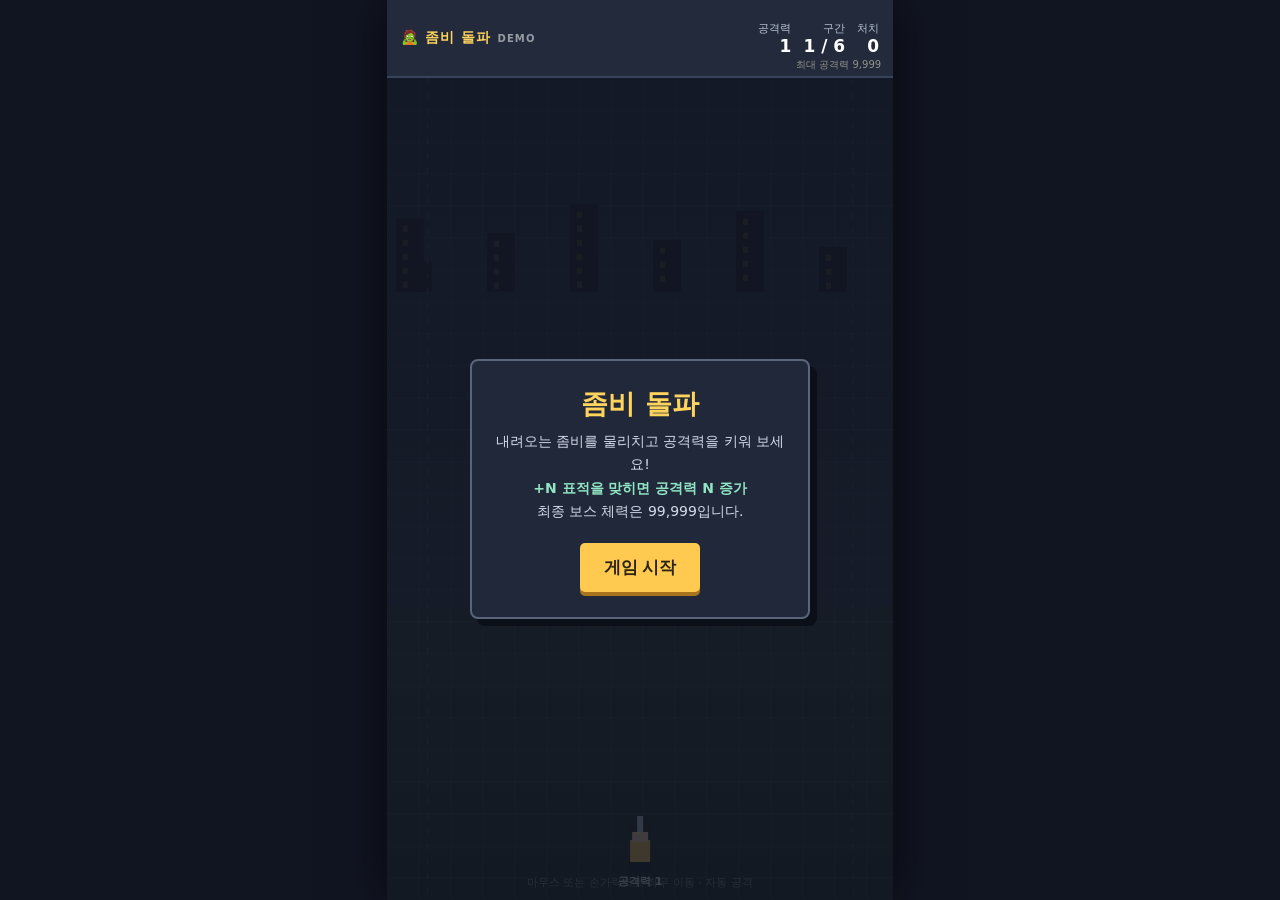
==== index.html @ 70b771c3 "Create zombie breakthrough browser game demo" ====
<!doctype html>
<html lang="ko">
<head>
<meta charset="utf-8">
<meta name="viewport" content="width=device-width, initial-scale=1, maximum-scale=1, user-scalable=no, viewport-fit=cover">
<meta name="theme-color" content="#111522">
<title>좀비 돌파 - 데모</title>
<style>
*{box-sizing:border-box}html,body{margin:0;width:100%;height:100%;overflow:hidden;background:#111522;color:#f5f4e9;font-family:system-ui,-apple-system,"Malgun Gothic",sans-serif;touch-action:none;user-select:none}body{display:grid;place-items:center}.shell{height:100dvh;width:min(100vw,56.25dvh);max-width:520px;position:relative;background:#171d2b;overflow:hidden;box-shadow:0 0 50px #0009}.top{height:78px;padding:10px 14px;display:flex;justify-content:space-between;align-items:center;background:#222a3b;border-bottom:2px solid #39445a;z-index:2;position:relative}.brand{font-size:14px;font-weight:900;letter-spacing:.08em;color:#ffd45d}.stats{display:flex;gap:12px;text-align:right;font-size:11px;color:#bac4d6}.stats b{display:block;color:white;font-size:17px}.stage{position:absolute;inset:78px 0 0}.stage canvas{width:100%;height:100%;display:block}.hint{position:absolute;bottom:10px;left:0;right:0;text-align:center;color:#cbd3df88;font-size:11px;pointer-events:none}.overlay{position:absolute;inset:78px 0 0;display:grid;place-items:center;background:#101522c9;z-index:3;padding:24px;text-align:center}.panel{width:100%;max-width:340px;padding:25px 20px;border:2px solid #5b657a;background:#20283a;box-shadow:7px 7px 0 #0b0f18;border-radius:8px}.panel h1{font-size:27px;margin:0 0 8px;color:#ffd45d}.panel p{font-size:14px;line-height:1.65;color:#d5dbea;margin:8px 0 20px}.panel button{border:0;background:#ffca4f;color:#2b2414;padding:13px 24px;font-size:17px;font-weight:900;border-radius:5px;box-shadow:0 4px 0 #a8741e;cursor:pointer}.panel button:active{transform:translateY(3px);box-shadow:0 1px 0 #a8741e}.hidden{display:none!important}.tag{color:#91e5c3;font-weight:800}.foot{position:absolute;top:58px;right:12px;color:#f6f0cf88;font-size:10px;z-index:2}
</style>
</head>
<body>
<main class="shell" id="shell">
 <header class="top"><div class="brand">🧟 좀비 돌파 <span style="color:#fff8;font-size:10px">DEMO</span></div><div class="stats"><div>공격력<b id="power">1</b></div><div>구간<b id="wave">1 / 6</b></div><div>처치<b id="kills">0</b></div></div></header>
 <div class="foot">최대 공격력 9,999</div>
 <div class="stage"><canvas id="game"></canvas><div class="hint" id="hint">마우스 또는 손가락으로 좌우 이동 · 자동 공격</div></div>
 <section class="overlay" id="overlay"><div class="panel"><h1 id="title">좀비 돌파</h1><p id="message">내려오는 좀비를 물리치고 공격력을 키워 보세요!<br><span class="tag">+N 표적을 맞히면 공격력 N 증가</span><br>최종 보스 체력은 99,999입니다.</p><button id="start">게임 시작</button></div></section>
</main>
<script>
(()=>{
const canvas=document.querySelector('#game'),ctx=canvas.getContext('2d'),shell=document.querySelector('#shell');
const $=s=>document.querySelector(s);let W=400,H=650,dpr=1,state='title',playerX=.5,power=1,kills=0,wave=1,bossIndex=0,frame=0,spawnTick=0,shotTick=0,enemyTick=0,items=[],bullets=[],particles=[],boss=null,invuln=0,shake=0;
const bossHP=[300,650,1050,2000,3500,99999],bossNames=['폐허의 덩치','갑옷 좀비','변이체','저주받은 기사','거대 좀비','최종 보스'];
function resize(){let r=canvas.getBoundingClientRect();dpr=Math.min(devicePixelRatio||1,2);W=r.width;H=r.height;canvas.width=Math.round(W*dpr);canvas.height=Math.round(H*dpr);ctx.setTransform(dpr,0,0,dpr,0,0)}new ResizeObserver(resize).observe(canvas);resize();
function reset(){state='play';playerX=.5;power=1;kills=0;wave=1;bossIndex=0;frame=0;spawnTick=0;shotTick=0;enemyTick=0;items=[];bullets=[];particles=[];boss=null;invuln=0;$('#wave').textContent='1 / 6';$('#kills').textContent='0';$('#overlay').classList.add('hidden');$('#hint').textContent='마우스 또는 손가락으로 좌우 이동 · 자동 공격'}
function pointer(e){if(state!=='play')return;let r=canvas.getBoundingClientRect();playerX=Math.max(.09,Math.min(.91,(e.clientX-r.left)/r.width))}canvas.addEventListener('pointerdown',e=>{canvas.setPointerCapture(e.pointerId);pointer(e)});canvas.addEventListener('pointermove',pointer);
$('#start').onclick=reset;
function addPower(n,x,y){let old=power;power=Math.min(9999,power+n);burst(x,y,'+'+(power-old),'#76efb1');}
function burst(x,y,t,c){particles.push({x,y,life:50,text:t,color:c,vy:-.65})}
function spawnEnemy(){let thresholds=[8,20,35,52,70,90];if(bossIndex<6&&kills>=thresholds[bossIndex]){let i=bossIndex;boss={x:W/2,y:-65,w:Math.min(W*.48,180),h:60,hp:bossHP[i],max:bossHP[i],name:bossNames[i],speed:i===0?0.3:.42};bossIndex++;wave=bossIndex+1;$('#wave').textContent=Math.min(wave,6)+' / 6';burst(W/2,H*.33,'⚠ '+boss.name+' 등장','#ffd45d');return}
let r=Math.random();if(r<.16){let n=[1,2,3,5,10,25,50,99][Math.floor(Math.random()*8)];items.push({kind:'bonus',n,x:W*(.15+Math.random()*.7),y:-25,r:17,vy:1.05+wave*.12})}else{let hp=wave>=6?Math.max(1,Math.floor(power*.12)):1;items.push({kind:'zombie',hp,max:hp,x:W*(.1+Math.random()*.8),y:-32,r:15+Math.random()*3,vy:1.15+wave*.2})}}
function shoot(){let count=power>=1000?3:power>=100?2:power>=10?2:1;for(let i=0;i<count;i++){let offset=(i-(count-1)/2)*13;bullets.push({x:W*playerX+offset,y:H-70,vy:-7.5,damage:power})}}
function draw(){ctx.clearRect(0,0,W,H);let sky=ctx.createLinearGradient(0,0,0,H);sky.addColorStop(0,'#202b3b');sky.addColorStop(.64,'#2c3540');sky.addColorStop(.65,'#303b35');sky.addColorStop(1,'#202b29');ctx.fillStyle=sky;ctx.fillRect(0,0,W,H);
// retro grid and distant ruins
ctx.strokeStyle='#a6b8c21a';ctx.lineWidth=1;for(let x=0;x<W;x+=32){ctx.beginPath();ctx.moveTo(x,0);ctx.lineTo(x,H);ctx.stroke()}for(let y=0;y<H;y+=32){ctx.beginPath();ctx.moveTo(0,y);ctx.lineTo(W,y);ctx.stroke()}
for(let i=0;i<7;i++){let x=(i*83+17)%W,h=30+(i*29)%65;ctx.fillStyle='#161d27';ctx.fillRect(x,H*.26-h,28,h);ctx.fillStyle='#e4b95433';for(let yy=H*.26-h+8;yy<H*.26-5;yy+=14)ctx.fillRect(x+7,yy,5,6)}
// lane markers
ctx.setLineDash([6,9]);ctx.strokeStyle='#f3d99326';ctx.beginPath();ctx.moveTo(W*.08,0);ctx.lineTo(W*.08,H);ctx.moveTo(W*.92,0);ctx.lineTo(W*.92,H);ctx.stroke();ctx.setLineDash([]);
for(let b of bullets){ctx.fillStyle='#ffe17e';ctx.fillRect(b.x-2,b.y-8,4,12);ctx.fillStyle='#fff8c7';ctx.fillRect(b.x-1,b.y-8,2,5)}
for(let o of items){if(o.kind==='bonus'){ctx.fillStyle='#18362f';ctx.strokeStyle='#77e8a9';ctx.lineWidth=3;ctx.beginPath();ctx.arc(o.x,o.y,o.r,0,Math.PI*2);ctx.fill();ctx.stroke();ctx.fillStyle='#8fffc0';ctx.font='900 13px system-ui';ctx.textAlign='center';ctx.textBaseline='middle';ctx.fillText('+'+o.n,o.x,o.y)}else drawZombie(o)}
if(boss)drawBoss();
// little crew
let crew=power>=1000?3:power>=100?2:power>=10?1:0;for(let i=0;i<crew;i++)drawHero(W*playerX+(i-(crew-1)/2)*20,H-49,0.63,'#50b9c9');drawHero(W*playerX,H-53,1,'#f4c35a');
ctx.fillStyle='#dce4ed';ctx.font='bold 11px system-ui';ctx.textAlign='center';ctx.fillText('공격력 '+power,W*playerX,H-15);
for(let p of particles){ctx.globalAlpha=Math.max(0,p.life/50);ctx.fillStyle=p.color;ctx.font='900 15px system-ui';ctx.textAlign='center';ctx.fillText(p.text,p.x,p.y);ctx.globalAlpha=1}
if(invuln>0){ctx.strokeStyle='#ff637b';ctx.lineWidth=3;ctx.beginPath();ctx.arc(W*playerX,H-52,23,0,Math.PI*2);ctx.stroke()}
}
function drawHero(x,y,s,color){ctx.save();ctx.translate(x,y);ctx.scale(s,s);ctx.fillStyle='#17212a';ctx.fillRect(-11,9,22,16);ctx.fillStyle=color;ctx.fillRect(-10,-7,20,22);ctx.fillStyle='#f1cbaa';ctx.fillRect(-8,-19,16,14);ctx.fillStyle='#25252c';ctx.fillRect(-10,-21,20,6);ctx.fillStyle='#ffe989';ctx.fillRect(-3,-16,3,3);ctx.fillStyle='#b6c9d4';ctx.fillRect(-3,-31,6,16);ctx.restore()}
function drawZombie(o){ctx.save();ctx.translate(o.x,o.y);let color=o.hp>1?'#9c71b9':'#77a872';ctx.fillStyle='#172019';ctx.fillRect(-12,7,24,15);ctx.fillStyle=color;ctx.fillRect(-12,-10,24,23);ctx.fillStyle='#a9b88c';ctx.fillRect(-10,-23,20,15);ctx.fillStyle='#e9e89b';ctx.fillRect(-6,-18,4,4);ctx.fillRect(3,-18,4,4);ctx.fillStyle='#1a2023';ctx.fillRect(-3,-10,7,3);ctx.restore();if(o.hp>1){ctx.fillStyle='#191923';ctx.fillRect(o.x-18,o.y-31,36,4);ctx.fillStyle='#ff6870';ctx.fillRect(o.x-18,o.y-31,36*Math.max(0,o.hp/o.max),4)}}
function drawBoss(){let b=boss;ctx.save();ctx.translate(b.x,b.y);ctx.fillStyle='#251a2d';ctx.fillRect(-b.w*.53,b.h*.02,b.w*1.06,b.h*.75);ctx.fillStyle=wave<=2?'#a95965':'#805e9d';ctx.fillRect(-b.w*.48,-b.h*.25,b.w*.96,b.h*.55);ctx.fillStyle='#b9aa8e';ctx.fillRect(-b.w*.33,-b.h*.52,b.w*.66,b.h*.35);ctx.fillStyle='#ffed9c';ctx.fillRect(-b.w*.22,-b.h*.39,8,6);ctx.fillRect(b.w*.14,-b.h*.39,8,6);ctx.fillStyle='#1f2227';ctx.fillRect(-b.w*.1,-b.h*.27,b.w*.2,5);ctx.restore();ctx.fillStyle='#191923';ctx.fillRect(W*.12,30,W*.76,10);ctx.fillStyle='#f05264';ctx.fillRect(W*.12,30,W*.76*Math.max(0,b.hp/b.max),10);ctx.fillStyle='white';ctx.font='bold 12px system-ui';ctx.textAlign='center';ctx.fillText(b.name+'  '+Math.ceil(b.hp).toLocaleString()+' / '+b.max.toLocaleString(),W/2,24)}
function update(){if(state!=='play')return;frame++;if(invuln>0)invuln--;if(++shotTick>=13){shoot();shotTick=0}if(++spawnTick>Math.max(24,68-wave*5)&&!boss){spawnEnemy();spawnTick=0}
for(let b of bullets)b.y+=b.vy;
for(let o of items)o.y+=o.vy;
for(let b of bullets){if(boss&&b.y>boss.y-boss.h*.5&&b.y<boss.y+boss.h*.45&&Math.abs(b.x-boss.x)<boss.w*.53){boss.hp-=b.damage;b.y=-999;if(boss.hp<=0){let finalDown=boss.name===bossNames[5];burst(boss.x,boss.y,'보스 격파!','#ffd45d');boss=null;kills+=4;$('#kills').textContent=kills;if(finalDown)win()}continue}
for(let o of items){if(o.y< -500)continue;if(Math.hypot(b.x-o.x,b.y-o.y)<o.r+4){if(o.kind==='bonus'){addPower(o.n,o.x,o.y);o.y=H+200}else{o.hp-=b.damage;if(o.hp<=0){o.y=H+200;kills++;$('#kills').textContent=kills;burst(o.x,o.y,'처치!','#c5ef9a')}}b.y=-999;break}}}
if(boss){boss.y+=boss.y<115?boss.speed:Math.sin(frame/45)*.16; if(boss.y>H-130&&invuln<=0){gameover('보스에게 밀려났어요!')}}
for(let o of items){if(o.y>H-100&&o.kind==='zombie'&&Math.abs(o.x-W*playerX)<23&&invuln<=0){gameover('좀비가 플레이어에게 닿았어요!');break}if(o.y>H+45)o.y=-999}
bullets=bullets.filter(b=>b.y>-30);items=items.filter(o=>o.y<H+100);particles.forEach(p=>{p.y+=p.vy;p.life--});particles=particles.filter(p=>p.life>0);$('#power').textContent=power.toLocaleString();}
function gameover(msg){state='over';$('#title').textContent='게임 오버';$('#message').innerHTML=msg+'<br>처치 <b>'+kills+'</b> · 공격력 <b>'+power.toLocaleString()+'</b><br><span class="tag">다시 도전해 최종 보스를 물리쳐 보세요.</span>';$('#start').textContent='다시 시작';$('#overlay').classList.remove('hidden')}
function win(){state='win';$('#title').textContent='최종 보스 격파!';$('#message').innerHTML='좀비 무리를 모두 물리쳤습니다!<br>최종 공격력 <b>'+power.toLocaleString()+'</b>';$('#start').textContent='다시 플레이';$('#overlay').classList.remove('hidden')}
function loop(){update();draw();requestAnimationFrame(loop)}loop();
})();
</script>
</body>
</html>
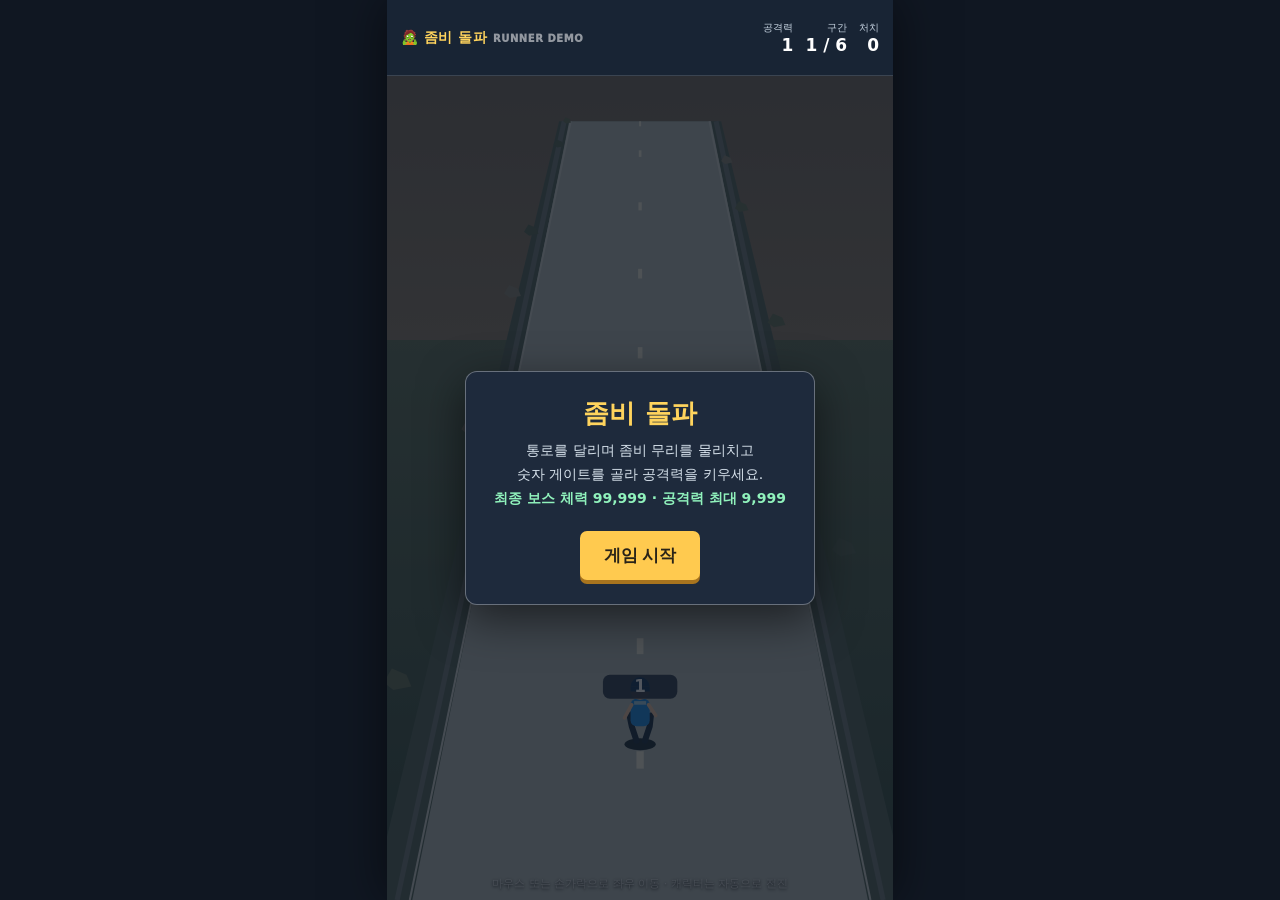
==== commit 7f829efe: "Rework demo as perspective zombie runner" ====
--- a/index.html
+++ b/index.html
@@ -2,62 +2,69 @@
 <html lang="ko">
 <head>
 <meta charset="utf-8">
-<meta name="viewport" content="width=device-width, initial-scale=1, maximum-scale=1, user-scalable=no, viewport-fit=cover">
-<meta name="theme-color" content="#111522">
-<title>좀비 돌파 - 데모</title>
+<meta name="viewport" content="width=device-width,initial-scale=1,maximum-scale=1,user-scalable=no,viewport-fit=cover">
+<meta name="theme-color" content="#101722">
+<title>좀비 돌파 - 러너 데모</title>
 <style>
-*{box-sizing:border-box}html,body{margin:0;width:100%;height:100%;overflow:hidden;background:#111522;color:#f5f4e9;font-family:system-ui,-apple-system,"Malgun Gothic",sans-serif;touch-action:none;user-select:none}body{display:grid;place-items:center}.shell{height:100dvh;width:min(100vw,56.25dvh);max-width:520px;position:relative;background:#171d2b;overflow:hidden;box-shadow:0 0 50px #0009}.top{height:78px;padding:10px 14px;display:flex;justify-content:space-between;align-items:center;background:#222a3b;border-bottom:2px solid #39445a;z-index:2;position:relative}.brand{font-size:14px;font-weight:900;letter-spacing:.08em;color:#ffd45d}.stats{display:flex;gap:12px;text-align:right;font-size:11px;color:#bac4d6}.stats b{display:block;color:white;font-size:17px}.stage{position:absolute;inset:78px 0 0}.stage canvas{width:100%;height:100%;display:block}.hint{position:absolute;bottom:10px;left:0;right:0;text-align:center;color:#cbd3df88;font-size:11px;pointer-events:none}.overlay{position:absolute;inset:78px 0 0;display:grid;place-items:center;background:#101522c9;z-index:3;padding:24px;text-align:center}.panel{width:100%;max-width:340px;padding:25px 20px;border:2px solid #5b657a;background:#20283a;box-shadow:7px 7px 0 #0b0f18;border-radius:8px}.panel h1{font-size:27px;margin:0 0 8px;color:#ffd45d}.panel p{font-size:14px;line-height:1.65;color:#d5dbea;margin:8px 0 20px}.panel button{border:0;background:#ffca4f;color:#2b2414;padding:13px 24px;font-size:17px;font-weight:900;border-radius:5px;box-shadow:0 4px 0 #a8741e;cursor:pointer}.panel button:active{transform:translateY(3px);box-shadow:0 1px 0 #a8741e}.hidden{display:none!important}.tag{color:#91e5c3;font-weight:800}.foot{position:absolute;top:58px;right:12px;color:#f6f0cf88;font-size:10px;z-index:2}
+*{box-sizing:border-box}html,body{margin:0;width:100%;height:100%;overflow:hidden;background:#101722;color:#fff;font-family:system-ui,-apple-system,"Malgun Gothic",sans-serif;touch-action:none;user-select:none}body{display:grid;place-items:center}.shell{width:min(100vw,56.25dvh);height:100dvh;max-width:520px;position:relative;overflow:hidden;background:#64766e;box-shadow:0 0 48px #0008}.top{height:76px;padding:10px 14px;display:flex;justify-content:space-between;align-items:center;background:#182434;border-bottom:1px solid #ffffff25;position:absolute;z-index:2;inset:0 0 auto}.brand{font-size:14px;font-weight:950;letter-spacing:.04em;color:#ffd45d}.stats{display:flex;gap:12px;text-align:right;font-size:10px;color:#c5d2df}.stats b{display:block;color:#fff;font-size:17px}.stage{position:absolute;inset:76px 0 0}.stage canvas{width:100%;height:100%;display:block}.hint{position:absolute;bottom:9px;left:0;right:0;text-align:center;color:#ffffffa8;font-size:11px;pointer-events:none;text-shadow:0 1px 3px #000}.overlay{position:absolute;inset:76px 0 0;display:grid;place-items:center;background:#101722b9;z-index:3;padding:24px;text-align:center}.panel{width:100%;max-width:350px;padding:24px 19px;border:1px solid #ffffff54;background:#1e2a3c;border-radius:12px;box-shadow:0 14px 45px #0008}.panel h1{font-size:26px;margin:0 0 8px;color:#ffd45d}.panel p{font-size:14px;line-height:1.7;color:#d7e2ec;margin:8px 0 20px}.panel button{border:0;background:#ffca4f;color:#292318;padding:13px 24px;font-size:17px;font-weight:900;border-radius:7px;box-shadow:0 4px 0 #a8741e;cursor:pointer}.tag{color:#90f2bc;font-weight:850}
 </style>
 </head>
 <body>
-<main class="shell" id="shell">
- <header class="top"><div class="brand">🧟 좀비 돌파 <span style="color:#fff8;font-size:10px">DEMO</span></div><div class="stats"><div>공격력<b id="power">1</b></div><div>구간<b id="wave">1 / 6</b></div><div>처치<b id="kills">0</b></div></div></header>
- <div class="foot">최대 공격력 9,999</div>
- <div class="stage"><canvas id="game"></canvas><div class="hint" id="hint">마우스 또는 손가락으로 좌우 이동 · 자동 공격</div></div>
- <section class="overlay" id="overlay"><div class="panel"><h1 id="title">좀비 돌파</h1><p id="message">내려오는 좀비를 물리치고 공격력을 키워 보세요!<br><span class="tag">+N 표적을 맞히면 공격력 N 증가</span><br>최종 보스 체력은 99,999입니다.</p><button id="start">게임 시작</button></div></section>
-</main>
+<main class="shell"><header class="top"><div class="brand">🧟 좀비 돌파 <span style="color:#fff8;font-size:10px">RUNNER DEMO</span></div><div class="stats"><div>공격력<b id="power">1</b></div><div>구간<b id="wave">1 / 6</b></div><div>처치<b id="kills">0</b></div></div></header><div class="stage"><canvas id="game"></canvas><div class="hint">마우스 또는 손가락으로 좌우 이동 · 캐릭터는 자동으로 전진</div></div><section class="overlay" id="overlay"><div class="panel"><h1 id="title">좀비 돌파</h1><p id="message">통로를 달리며 좀비 무리를 물리치고<br>숫자 게이트를 골라 공격력을 키우세요.<br><span class="tag">최종 보스 체력 99,999 · 공격력 최대 9,999</span></p><button id="start">게임 시작</button></div></section></main>
 <script>
 (()=>{
-const canvas=document.querySelector('#game'),ctx=canvas.getContext('2d'),shell=document.querySelector('#shell');
-const $=s=>document.querySelector(s);let W=400,H=650,dpr=1,state='title',playerX=.5,power=1,kills=0,wave=1,bossIndex=0,frame=0,spawnTick=0,shotTick=0,enemyTick=0,items=[],bullets=[],particles=[],boss=null,invuln=0,shake=0;
-const bossHP=[300,650,1050,2000,3500,99999],bossNames=['폐허의 덩치','갑옷 좀비','변이체','저주받은 기사','거대 좀비','최종 보스'];
-function resize(){let r=canvas.getBoundingClientRect();dpr=Math.min(devicePixelRatio||1,2);W=r.width;H=r.height;canvas.width=Math.round(W*dpr);canvas.height=Math.round(H*dpr);ctx.setTransform(dpr,0,0,dpr,0,0)}new ResizeObserver(resize).observe(canvas);resize();
-function reset(){state='play';playerX=.5;power=1;kills=0;wave=1;bossIndex=0;frame=0;spawnTick=0;shotTick=0;enemyTick=0;items=[];bullets=[];particles=[];boss=null;invuln=0;$('#wave').textContent='1 / 6';$('#kills').textContent='0';$('#overlay').classList.add('hidden');$('#hint').textContent='마우스 또는 손가락으로 좌우 이동 · 자동 공격'}
-function pointer(e){if(state!=='play')return;let r=canvas.getBoundingClientRect();playerX=Math.max(.09,Math.min(.91,(e.clientX-r.left)/r.width))}canvas.addEventListener('pointerdown',e=>{canvas.setPointerCapture(e.pointerId);pointer(e)});canvas.addEventListener('pointermove',pointer);
-$('#start').onclick=reset;
-function addPower(n,x,y){let old=power;power=Math.min(9999,power+n);burst(x,y,'+'+(power-old),'#76efb1');}
-function burst(x,y,t,c){particles.push({x,y,life:50,text:t,color:c,vy:-.65})}
-function spawnEnemy(){let thresholds=[8,20,35,52,70,90];if(bossIndex<6&&kills>=thresholds[bossIndex]){let i=bossIndex;boss={x:W/2,y:-65,w:Math.min(W*.48,180),h:60,hp:bossHP[i],max:bossHP[i],name:bossNames[i],speed:i===0?0.3:.42};bossIndex++;wave=bossIndex+1;$('#wave').textContent=Math.min(wave,6)+' / 6';burst(W/2,H*.33,'⚠ '+boss.name+' 등장','#ffd45d');return}
-let r=Math.random();if(r<.16){let n=[1,2,3,5,10,25,50,99][Math.floor(Math.random()*8)];items.push({kind:'bonus',n,x:W*(.15+Math.random()*.7),y:-25,r:17,vy:1.05+wave*.12})}else{let hp=wave>=6?Math.max(1,Math.floor(power*.12)):1;items.push({kind:'zombie',hp,max:hp,x:W*(.1+Math.random()*.8),y:-32,r:15+Math.random()*3,vy:1.15+wave*.2})}}
-function shoot(){let count=power>=1000?3:power>=100?2:power>=10?2:1;for(let i=0;i<count;i++){let offset=(i-(count-1)/2)*13;bullets.push({x:W*playerX+offset,y:H-70,vy:-7.5,damage:power})}}
-function draw(){ctx.clearRect(0,0,W,H);let sky=ctx.createLinearGradient(0,0,0,H);sky.addColorStop(0,'#202b3b');sky.addColorStop(.64,'#2c3540');sky.addColorStop(.65,'#303b35');sky.addColorStop(1,'#202b29');ctx.fillStyle=sky;ctx.fillRect(0,0,W,H);
-// retro grid and distant ruins
-ctx.strokeStyle='#a6b8c21a';ctx.lineWidth=1;for(let x=0;x<W;x+=32){ctx.beginPath();ctx.moveTo(x,0);ctx.lineTo(x,H);ctx.stroke()}for(let y=0;y<H;y+=32){ctx.beginPath();ctx.moveTo(0,y);ctx.lineTo(W,y);ctx.stroke()}
-for(let i=0;i<7;i++){let x=(i*83+17)%W,h=30+(i*29)%65;ctx.fillStyle='#161d27';ctx.fillRect(x,H*.26-h,28,h);ctx.fillStyle='#e4b95433';for(let yy=H*.26-h+8;yy<H*.26-5;yy+=14)ctx.fillRect(x+7,yy,5,6)}
-// lane markers
-ctx.setLineDash([6,9]);ctx.strokeStyle='#f3d99326';ctx.beginPath();ctx.moveTo(W*.08,0);ctx.lineTo(W*.08,H);ctx.moveTo(W*.92,0);ctx.lineTo(W*.92,H);ctx.stroke();ctx.setLineDash([]);
-for(let b of bullets){ctx.fillStyle='#ffe17e';ctx.fillRect(b.x-2,b.y-8,4,12);ctx.fillStyle='#fff8c7';ctx.fillRect(b.x-1,b.y-8,2,5)}
-for(let o of items){if(o.kind==='bonus'){ctx.fillStyle='#18362f';ctx.strokeStyle='#77e8a9';ctx.lineWidth=3;ctx.beginPath();ctx.arc(o.x,o.y,o.r,0,Math.PI*2);ctx.fill();ctx.stroke();ctx.fillStyle='#8fffc0';ctx.font='900 13px system-ui';ctx.textAlign='center';ctx.textBaseline='middle';ctx.fillText('+'+o.n,o.x,o.y)}else drawZombie(o)}
-if(boss)drawBoss();
-// little crew
-let crew=power>=1000?3:power>=100?2:power>=10?1:0;for(let i=0;i<crew;i++)drawHero(W*playerX+(i-(crew-1)/2)*20,H-49,0.63,'#50b9c9');drawHero(W*playerX,H-53,1,'#f4c35a');
-ctx.fillStyle='#dce4ed';ctx.font='bold 11px system-ui';ctx.textAlign='center';ctx.fillText('공격력 '+power,W*playerX,H-15);
-for(let p of particles){ctx.globalAlpha=Math.max(0,p.life/50);ctx.fillStyle=p.color;ctx.font='900 15px system-ui';ctx.textAlign='center';ctx.fillText(p.text,p.x,p.y);ctx.globalAlpha=1}
-if(invuln>0){ctx.strokeStyle='#ff637b';ctx.lineWidth=3;ctx.beginPath();ctx.arc(W*playerX,H-52,23,0,Math.PI*2);ctx.stroke()}
-}
-function drawHero(x,y,s,color){ctx.save();ctx.translate(x,y);ctx.scale(s,s);ctx.fillStyle='#17212a';ctx.fillRect(-11,9,22,16);ctx.fillStyle=color;ctx.fillRect(-10,-7,20,22);ctx.fillStyle='#f1cbaa';ctx.fillRect(-8,-19,16,14);ctx.fillStyle='#25252c';ctx.fillRect(-10,-21,20,6);ctx.fillStyle='#ffe989';ctx.fillRect(-3,-16,3,3);ctx.fillStyle='#b6c9d4';ctx.fillRect(-3,-31,6,16);ctx.restore()}
-function drawZombie(o){ctx.save();ctx.translate(o.x,o.y);let color=o.hp>1?'#9c71b9':'#77a872';ctx.fillStyle='#172019';ctx.fillRect(-12,7,24,15);ctx.fillStyle=color;ctx.fillRect(-12,-10,24,23);ctx.fillStyle='#a9b88c';ctx.fillRect(-10,-23,20,15);ctx.fillStyle='#e9e89b';ctx.fillRect(-6,-18,4,4);ctx.fillRect(3,-18,4,4);ctx.fillStyle='#1a2023';ctx.fillRect(-3,-10,7,3);ctx.restore();if(o.hp>1){ctx.fillStyle='#191923';ctx.fillRect(o.x-18,o.y-31,36,4);ctx.fillStyle='#ff6870';ctx.fillRect(o.x-18,o.y-31,36*Math.max(0,o.hp/o.max),4)}}
-function drawBoss(){let b=boss;ctx.save();ctx.translate(b.x,b.y);ctx.fillStyle='#251a2d';ctx.fillRect(-b.w*.53,b.h*.02,b.w*1.06,b.h*.75);ctx.fillStyle=wave<=2?'#a95965':'#805e9d';ctx.fillRect(-b.w*.48,-b.h*.25,b.w*.96,b.h*.55);ctx.fillStyle='#b9aa8e';ctx.fillRect(-b.w*.33,-b.h*.52,b.w*.66,b.h*.35);ctx.fillStyle='#ffed9c';ctx.fillRect(-b.w*.22,-b.h*.39,8,6);ctx.fillRect(b.w*.14,-b.h*.39,8,6);ctx.fillStyle='#1f2227';ctx.fillRect(-b.w*.1,-b.h*.27,b.w*.2,5);ctx.restore();ctx.fillStyle='#191923';ctx.fillRect(W*.12,30,W*.76,10);ctx.fillStyle='#f05264';ctx.fillRect(W*.12,30,W*.76*Math.max(0,b.hp/b.max),10);ctx.fillStyle='white';ctx.font='bold 12px system-ui';ctx.textAlign='center';ctx.fillText(b.name+'  '+Math.ceil(b.hp).toLocaleString()+' / '+b.max.toLocaleString(),W/2,24)}
-function update(){if(state!=='play')return;frame++;if(invuln>0)invuln--;if(++shotTick>=13){shoot();shotTick=0}if(++spawnTick>Math.max(24,68-wave*5)&&!boss){spawnEnemy();spawnTick=0}
-for(let b of bullets)b.y+=b.vy;
-for(let o of items)o.y+=o.vy;
-for(let b of bullets){if(boss&&b.y>boss.y-boss.h*.5&&b.y<boss.y+boss.h*.45&&Math.abs(b.x-boss.x)<boss.w*.53){boss.hp-=b.damage;b.y=-999;if(boss.hp<=0){let finalDown=boss.name===bossNames[5];burst(boss.x,boss.y,'보스 격파!','#ffd45d');boss=null;kills+=4;$('#kills').textContent=kills;if(finalDown)win()}continue}
-for(let o of items){if(o.y< -500)continue;if(Math.hypot(b.x-o.x,b.y-o.y)<o.r+4){if(o.kind==='bonus'){addPower(o.n,o.x,o.y);o.y=H+200}else{o.hp-=b.damage;if(o.hp<=0){o.y=H+200;kills++;$('#kills').textContent=kills;burst(o.x,o.y,'처치!','#c5ef9a')}}b.y=-999;break}}}
-if(boss){boss.y+=boss.y<115?boss.speed:Math.sin(frame/45)*.16; if(boss.y>H-130&&invuln<=0){gameover('보스에게 밀려났어요!')}}
-for(let o of items){if(o.y>H-100&&o.kind==='zombie'&&Math.abs(o.x-W*playerX)<23&&invuln<=0){gameover('좀비가 플레이어에게 닿았어요!');break}if(o.y>H+45)o.y=-999}
-bullets=bullets.filter(b=>b.y>-30);items=items.filter(o=>o.y<H+100);particles.forEach(p=>{p.y+=p.vy;p.life--});particles=particles.filter(p=>p.life>0);$('#power').textContent=power.toLocaleString();}
-function gameover(msg){state='over';$('#title').textContent='게임 오버';$('#message').innerHTML=msg+'<br>처치 <b>'+kills+'</b> · 공격력 <b>'+power.toLocaleString()+'</b><br><span class="tag">다시 도전해 최종 보스를 물리쳐 보세요.</span>';$('#start').textContent='다시 시작';$('#overlay').classList.remove('hidden')}
-function win(){state='win';$('#title').textContent='최종 보스 격파!';$('#message').innerHTML='좀비 무리를 모두 물리쳤습니다!<br>최종 공격력 <b>'+power.toLocaleString()+'</b>';$('#start').textContent='다시 플레이';$('#overlay').classList.remove('hidden')}
+const canvas=document.querySelector('#game'),ctx=canvas.getContext('2d'),$=s=>document.querySelector(s);
+let W=400,H=650,dpr=1,state='title',lane=.5,targetLane=.5,power=1,kills=0,wave=1,bossIndex=0,tick=0,spawnTick=0,shotTick=0,things=[],shots=[],texts=[],boss=null,crew=[];
+const maxPower=9999,bossHP=[300,650,1100,2000,3500,99999],bossNames=['폐허의 덩치','갑옷 좀비','변이 좀비','좀비 기사','거대 좀비','최종 보스'],bossAt=[8,20,35,52,70,90];
+function resize(){const r=canvas.getBoundingClientRect();dpr=Math.min(devicePixelRatio||1,2);W=r.width;H=r.height;canvas.width=Math.round(W*dpr);canvas.height=Math.round(H*dpr);ctx.setTransform(dpr,0,0,dpr,0,0)}new ResizeObserver(resize).observe(canvas);resize();
+function reset(){state='play';lane=targetLane=.5;power=1;kills=0;wave=1;bossIndex=0;tick=0;spawnTick=0;shotTick=0;things=[];shots=[];texts=[];boss=null;crew=[];refreshUI();$('#overlay').classList.add('hidden')}
+function refreshUI(){$('#power').textContent=power.toLocaleString();$('#kills').textContent=kills;$('#wave').textContent=Math.min(wave,6)+' / 6'}
+function pointer(e){if(state!=='play')return;const r=canvas.getBoundingClientRect(),nx=(e.clientX-r.left)/r.width;targetLane=Math.max(.04,Math.min(.96,nx))}canvas.addEventListener('pointerdown',e=>{canvas.setPointerCapture(e.pointerId);pointer(e)});canvas.addEventListener('pointermove',pointer);$('#start').onclick=reset;
+// Road projection. Every obstacle is drawn and hit-tested in this same perspective space.
+const horizon=()=>H*.055,playerDepth=.88,playerY=()=>projectY(playerDepth);
+function projectY(z){return horizon()+Math.pow(Math.max(0,Math.min(1,z)),1.48)*H*.91}
+function roadHalf(y){let t=Math.max(0,Math.min(1,(y-horizon())/(H*.94-horizon())));return W*(.13+.39*t)}
+function projectX(x,z){let y=projectY(z);return W/2+(x-.5)*roadHalf(y)*2}
+function addText(x,y,text,color='#fff'){texts.push({x,y,text,color,life:70})}
+function addPower(n,x,y){const before=power;power=Math.min(maxPower,power+n);addText(x,y,'+'+(power-before),'#9cffbb');refreshUI()}
+function setCrew(){crew=power>=1000?[-.18,-.09,.09,.18]:power>=100?[-.12,.12]:power>=10?[-.1]:[]}
+function spawn(){if(!boss&&bossIndex<6&&kills>=bossAt[bossIndex]){let i=bossIndex++;boss={x:.5,z:.3,hp:bossHP[i],max:bossHP[i],name:bossNames[i],lane:.5};wave=bossIndex+1;refreshUI();addText(W/2,H*.28,'⚠ '+boss.name,'#ffe16a');return}
+if(bossIndex>=2&&Math.random()<.22){let boost=bossIndex>=4?800:bossIndex>=3?400:200;things.push({kind:'weapon',z:.1,lane:.18,boost,speed:.00145,done:false});return}
+const r=Math.random();if(r<.45){let vals=[2,3,5,10,25,50,99],a=vals[Math.floor(Math.random()*vals.length)],b=vals[Math.floor(Math.random()*vals.length)];things.push({kind:'gate',z:.1,left:a,right:b,speed:.00145,done:false})}else{let count=3+Math.floor(Math.random()*10),x=[.22,.5,.78][Math.floor(Math.random()*3)];things.push({kind:'horde',z:.16,lane:x,count,max:count,speed:.0016+wave*.00008})}}
+function drawRoad(){let hy=horizon();let bg=ctx.createLinearGradient(0,0,0,H);bg.addColorStop(0,'#786d61');bg.addColorStop(.32,'#8e806c');bg.addColorStop(.321,'#61745c');bg.addColorStop(1,'#334c41');ctx.fillStyle=bg;ctx.fillRect(0,0,W,H);
+// banks and concrete running lane
+ctx.fillStyle='#54685d';ctx.beginPath();ctx.moveTo(W/2-W*.16,hy);ctx.lineTo(W/2+W*.16,hy);ctx.lineTo(W/2+W*.53,H);ctx.lineTo(W/2-W*.53,H);ctx.closePath();ctx.fill();
+ctx.fillStyle='#bac1bd';ctx.beginPath();ctx.moveTo(W/2-W*.14,hy);ctx.lineTo(W/2+W*.14,hy);ctx.lineTo(W/2+W*.45,H);ctx.lineTo(W/2-W*.45,H);ctx.closePath();ctx.fill();
+// side rails
+for(const side of [-1,1]){ctx.strokeStyle='#737d7d';ctx.lineWidth=5;ctx.beginPath();ctx.moveTo(W/2+side*W*.15,hy);ctx.lineTo(W/2+side*W*.48,H);ctx.stroke();ctx.strokeStyle='#d4d8d3';ctx.lineWidth=2;ctx.beginPath();ctx.moveTo(W/2+side*W*.137,hy);ctx.lineTo(W/2+side*W*.455,H);ctx.stroke()}
+// dashed center markings that scroll toward the runner
+for(let i=0;i<9;i++){let z=((i/9+tick*.003)%1);let y=projectY(z),size=1+z*3;ctx.fillStyle='#f4f2df';ctx.fillRect(W/2-size,y,size*2,5+z*14)}
+// simplified rocks / scrub by track
+for(let i=0;i<12;i++){let z=((i*.137+tick*.00055)%1),y=projectY(z),s=4+z*12;let x=W/2+(i%2?1:-1)*(roadHalf(y)+s*1.8);ctx.fillStyle=['#68745c','#8b8877','#566958'][i%3];ctx.beginPath();ctx.moveTo(x-s,y);ctx.lineTo(x-s*.4,y-s);ctx.lineTo(x+s*.65,y-s*.55);ctx.lineTo(x+s,y+s*.3);ctx.lineTo(x-s*.3,y+s*.55);ctx.fill()}}
+function drawGate(o){const y=projectY(o.z),half=roadHalf(y)*.94,scale=.34+o.z*.8,x=W/2;let w=half,bar=Math.max(7,scale*12);ctx.fillStyle='#76878d';ctx.fillRect(x-w,y-bar*.65,bar*.45,bar*1.8);ctx.fillRect(x+w-bar*.45,y-bar*.65,bar*.45,bar*1.8);ctx.fillStyle='#252d34';ctx.fillRect(x-w,y-bar*.55,w*2,bar*.5);const mid=x;for(const [cx,n,color] of [[x-w*.5,o.left,'#e4a83d'],[x+w*.5,o.right,'#38a5d5']]){ctx.fillStyle=color;ctx.globalAlpha=.9;ctx.fillRect(cx-w*.47,y-bar*.05,w*.94,bar*.75);ctx.globalAlpha=1;ctx.fillStyle='#fff';ctx.font=`900 ${Math.max(12,scale*21)}px system-ui`;ctx.textAlign='center';ctx.textBaseline='middle';ctx.fillText('+'+n,cx,y+bar*.3)}ctx.fillStyle='#303840';ctx.fillRect(x-w,y+bar*.72,w*2,Math.max(3,bar*.13))}
+function drawWeapon(o){let y=projectY(o.z),x=projectX(o.lane,o.z),s=.4+o.z*.85,w=31*s,h=41*s;ctx.fillStyle='#10375c';ctx.beginPath();ctx.ellipse(x,y+h*.26,w*.58,h*.28,0,0,7);ctx.fill();ctx.fillStyle='#168ded';ctx.fillRect(x-w*.55,y-h*.4,w*1.1,h*.68);ctx.fillStyle='#61caff';ctx.beginPath();ctx.ellipse(x,y-h*.4,w*.55,h*.24,0,0,7);ctx.fill();ctx.fillStyle='#d9f8ff';ctx.font=`900 ${Math.max(10,12*s)}px system-ui`;ctx.textAlign='center';ctx.fillText('무기 +'+o.boost,x,y-h*.7)}
+function drawMiniZombie(x,y,s){ctx.fillStyle='#611f25';ctx.beginPath();ctx.ellipse(x,y+s*.38,s*.48,s*.19,0,0,7);ctx.fill();ctx.fillStyle='#c85554';ctx.fillRect(x-s*.32,y-s*.12,s*.64,s*.52);ctx.fillStyle='#8fbd86';ctx.beginPath();ctx.arc(x,y-s*.2,s*.3,0,7);ctx.fill();ctx.fillStyle='#fff49c';ctx.fillRect(x-s*.16,y-s*.24,s*.09,s*.08);ctx.fillRect(x+s*.08,y-s*.24,s*.09,s*.08);ctx.fillStyle='#423b38';ctx.fillRect(x-s*.22,y+s*.35,s*.16,s*.3);ctx.fillRect(x+s*.06,y+s*.35,s*.16,s*.3)}
+function drawHorde(o){let y=projectY(o.z),scale=.34+o.z*.85,s=5+scale*12,n=Math.max(1,o.count);let rows=Math.ceil(n/6);for(let i=0;i<n;i++){let row=Math.floor(i/6),col=i%6,xx=projectX(o.lane+(col-2.5)*.055,o.z-row*.012),yy=y-row*s*.62;drawMiniZombie(xx,yy,s*.72)}const cx=projectX(o.lane,o.z);ctx.fillStyle='#161c25cc';ctx.beginPath();ctx.roundRect(cx-23*scale,y-s*1.3,46*scale,17*scale,5);ctx.fill();ctx.fillStyle='#fff';ctx.font=`900 ${Math.max(11,13*scale)}px system-ui`;ctx.textAlign='center';ctx.fillText(''+o.count,cx,y-s*.67);}
+function drawBoss(){if(!boss)return;let y=projectY(boss.z),s=.45+boss.z*.85,x=projectX(boss.lane,boss.z),w=W*.26*s,h=66*s;ctx.fillStyle='#3b2029';ctx.beginPath();ctx.ellipse(x,y+h*.46,w*.78,h*.28,0,0,7);ctx.fill();ctx.fillStyle=bossIndex>=5?'#683d72':'#985253';ctx.fillRect(x-w*.47,y-h*.12,w*.94,h*.68);ctx.fillStyle='#b6a38d';ctx.beginPath();ctx.arc(x,y-h*.12,w*.36,0,7);ctx.fill();ctx.fillStyle='#ffe998';ctx.fillRect(x-w*.2,y-h*.16,6*s,4*s);ctx.fillRect(x+w*.1,y-h*.16,6*s,4*s);ctx.fillStyle='#101820cc';ctx.fillRect(W*.12,17,W*.76,12);ctx.fillStyle='#ef5361';ctx.fillRect(W*.12,17,W*.76*Math.max(0,boss.hp/boss.max),12);ctx.fillStyle='white';ctx.font='bold 11px system-ui';ctx.textAlign='center';ctx.fillText(boss.name+'  '+Math.ceil(boss.hp).toLocaleString(),W/2,14)}
+function drawPlayer(){let y=playerY(),x=projectX(lane,playerDepth),s=Math.max(.7,Math.min(1.2,W/390));for(let offset of crew){let ax=projectX(lane+offset,playerDepth);drawRunner(ax,y+5*s,s*.68,'#2789db')}drawRunner(x,y,s,'#168ded');ctx.fillStyle='#102036cc';ctx.beginPath();ctx.roundRect(x-31*s,y-56*s,62*s,20*s,7);ctx.fill();ctx.fillStyle='#fff';ctx.font=`900 ${14*s}px system-ui`;ctx.textAlign='center';ctx.fillText(power.toLocaleString(),x,y-42*s)}
+function drawRunner(x,y,s,color){ctx.save();ctx.translate(x,y);ctx.scale(s,s);let run=Math.sin(tick*.35)*3;ctx.fillStyle='#192b37';ctx.beginPath();ctx.ellipse(0,2,13,5,0,0,7);ctx.fill();ctx.strokeStyle='#172b42';ctx.lineWidth=5;ctx.lineCap='round';ctx.beginPath();ctx.moveTo(-3,-1);ctx.lineTo(-7+run,-13);ctx.lineTo(-9-run,-23);ctx.moveTo(4,-1);ctx.lineTo(8-run,-13);ctx.lineTo(9+run,-22);ctx.stroke();ctx.fillStyle=color;ctx.beginPath();ctx.roundRect(-8,-36,16,23,5);ctx.fill();ctx.fillStyle='#a6d4ef';ctx.fillRect(-5,-34,10,3);ctx.strokeStyle='#f2c7a3';ctx.lineWidth=3;ctx.beginPath();ctx.moveTo(-7,-31);ctx.lineTo(-13-run,-20);ctx.moveTo(7,-31);ctx.lineTo(13+run,-22);ctx.stroke();ctx.fillStyle='#efc19f';ctx.beginPath();ctx.arc(0,-43,8,0,7);ctx.fill();ctx.fillStyle='#168ded';ctx.beginPath();ctx.arc(0,-46,8,Math.PI,0);ctx.fill();ctx.fillRect(-8,-46,16,4);ctx.restore()}
+function draw(){drawRoad();const ordered=[...things].sort((a,b)=>a.z-b.z);for(const o of ordered){if(o.kind==='gate')drawGate(o);else if(o.kind==='weapon')drawWeapon(o);else drawHorde(o)}if(boss)drawBoss();drawPlayer();for(const b of shots){let y=projectY(b.z),x=projectX(b.lane,b.z);ctx.fillStyle='#49b9ff';ctx.beginPath();ctx.ellipse(x,y,3+b.z*2,7+b.z*5,0,0,7);ctx.fill()}for(const t of texts){ctx.globalAlpha=Math.min(1,t.life/25);ctx.fillStyle=t.color;ctx.font='900 17px system-ui';ctx.textAlign='center';ctx.fillText(t.text,t.x,t.y);ctx.globalAlpha=1}}
+function shoot(){shots.push({lane,z:playerDepth-.02})}
+function hitPlayer(o){let y=projectY(o.z),px=projectX(lane,playerDepth),ox=projectX(o.lane,o.z);let objScale=.34+o.z*.85;let radius=o.kind==='boss'?W*.13*objScale:Math.max(10,12*objScale);let vertical=Math.abs(y-playerY());return vertical < (o.kind==='boss'?34:20)*Math.max(.8,W/390)&&Math.abs(px-ox)<radius+12}
+function defeatBoss(){const name=boss.name;boss=null;kills+=4;refreshUI();addText(W/2,H*.35,name+' 격파!','#ffe16a');if(name===bossNames[5])win()}
+function gameover(){state='over';$('#title').textContent='게임 오버';$('#message').innerHTML='좀비 무리가 캐릭터와 부딪혔어요.<br>처치 <b>'+kills+'</b> · 공격력 <b>'+power.toLocaleString()+'</b><br><span class="tag">다시 달려 최종 보스에 도전하세요.</span>';$('#start').textContent='다시 시작';$('#overlay').classList.remove('hidden')}
+function win(){state='win';$('#title').textContent='최종 보스 격파!';$('#message').innerHTML='99,999 체력의 최종 보스를 물리쳤습니다!<br>최종 공격력 <b>'+power.toLocaleString()+'</b>';$('#start').textContent='다시 플레이';$('#overlay').classList.remove('hidden')}
+function update(){if(state!=='play')return;tick++;lane+=(targetLane-lane)*.18;if(++spawnTick>104){spawn();spawnTick=0}if(++shotTick>17){shoot();shotTick=0}
+for(const o of things)o.z+=o.speed;
+for(const s of shots)s.z-=.035;
+for(const s of shots){let x=projectX(s.lane,s.z);if(boss&&s.z<boss.z+.1&&s.z>boss.z-.08&&Math.abs(x-projectX(boss.lane,boss.z))<W*.22){boss.hp-=power;s.z=-2;if(boss.hp<=0)defeatBoss();continue}
+for(const o of things){if(o.kind!=='horde'||o.count<=0)continue;let gap=Math.abs(s.z-o.z),dx=Math.abs(projectX(s.lane,s.z)-projectX(o.lane,o.z));if(gap<.035&&dx<W*(.035+o.z*.04)){let lost=Math.min(o.count,power);o.count-=lost;kills+=lost;refreshUI();if(o.count<=0){addText(projectX(o.lane,o.z),projectY(o.z),'처치!','#dcffb2');o.z=-5}s.z=-2;break}}}
+for(const o of things){if(o.kind==='gate'&&!o.done&&o.z>=playerDepth-.025){o.done=true;let n=lane<.5?o.left:o.right;addPower(n,projectX(lane,playerDepth),playerY()-48);setCrew()}
+if(o.kind==='weapon'&&!o.done&&o.z>=playerDepth-.025){o.done=true;if(Math.abs(lane-o.lane)<.22){addPower(o.boost,projectX(o.lane,o.z),playerY()-48);setCrew()}}
+if(o.kind==='horde'&&o.z>=playerDepth-.015&&o.count>0){if(hitPlayer(o)){gameover();return}else{o.count=0;o.z=-5}}
+if(o.z>1.04)o.z=-5}
+if(boss){boss.z+=.0011+wave*.00002;if(boss.z>=playerDepth-.015){if(hitPlayer({kind:'boss',lane:boss.lane,z:boss.z})){gameover();return}else boss.z=-5}}
+things=things.filter(o=>o.z>-1);shots=shots.filter(s=>s.z>-.2);for(const t of texts){t.y-=.55;t.life--}texts=texts.filter(t=>t.life>0);refreshUI()}
 function loop(){update();draw();requestAnimationFrame(loop)}loop();
 })();
 </script>
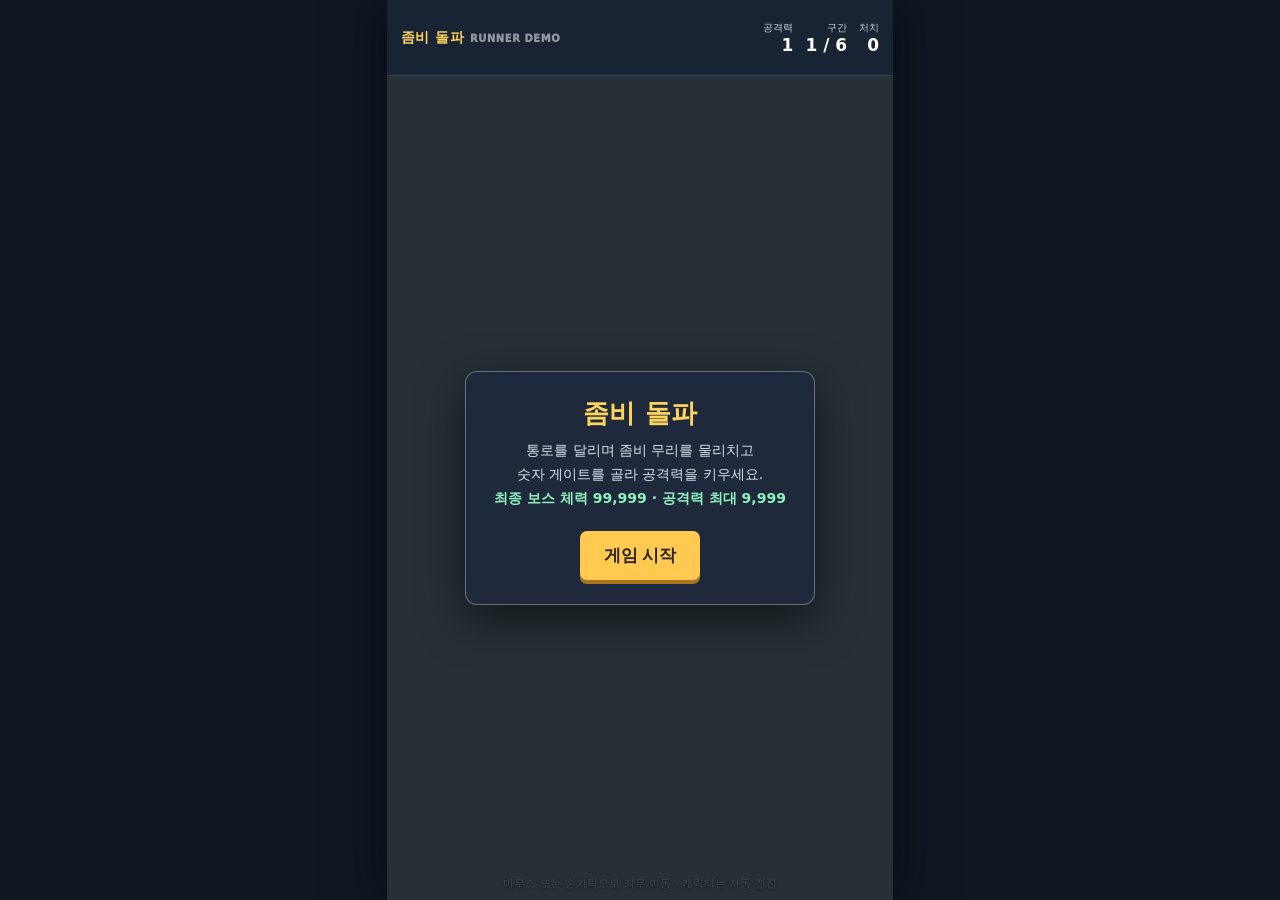
==== commit a59d7804: "Organize runner demo into object-oriented modules" ====
--- a/index.html
+++ b/index.html
@@ -1,72 +1,35 @@
 <!doctype html>
 <html lang="ko">
 <head>
-<meta charset="utf-8">
-<meta name="viewport" content="width=device-width,initial-scale=1,maximum-scale=1,user-scalable=no,viewport-fit=cover">
-<meta name="theme-color" content="#101722">
-<title>좀비 돌파 - 러너 데모</title>
-<style>
-*{box-sizing:border-box}html,body{margin:0;width:100%;height:100%;overflow:hidden;background:#101722;color:#fff;font-family:system-ui,-apple-system,"Malgun Gothic",sans-serif;touch-action:none;user-select:none}body{display:grid;place-items:center}.shell{width:min(100vw,56.25dvh);height:100dvh;max-width:520px;position:relative;overflow:hidden;background:#64766e;box-shadow:0 0 48px #0008}.top{height:76px;padding:10px 14px;display:flex;justify-content:space-between;align-items:center;background:#182434;border-bottom:1px solid #ffffff25;position:absolute;z-index:2;inset:0 0 auto}.brand{font-size:14px;font-weight:950;letter-spacing:.04em;color:#ffd45d}.stats{display:flex;gap:12px;text-align:right;font-size:10px;color:#c5d2df}.stats b{display:block;color:#fff;font-size:17px}.stage{position:absolute;inset:76px 0 0}.stage canvas{width:100%;height:100%;display:block}.hint{position:absolute;bottom:9px;left:0;right:0;text-align:center;color:#ffffffa8;font-size:11px;pointer-events:none;text-shadow:0 1px 3px #000}.overlay{position:absolute;inset:76px 0 0;display:grid;place-items:center;background:#101722b9;z-index:3;padding:24px;text-align:center}.panel{width:100%;max-width:350px;padding:24px 19px;border:1px solid #ffffff54;background:#1e2a3c;border-radius:12px;box-shadow:0 14px 45px #0008}.panel h1{font-size:26px;margin:0 0 8px;color:#ffd45d}.panel p{font-size:14px;line-height:1.7;color:#d7e2ec;margin:8px 0 20px}.panel button{border:0;background:#ffca4f;color:#292318;padding:13px 24px;font-size:17px;font-weight:900;border-radius:7px;box-shadow:0 4px 0 #a8741e;cursor:pointer}.tag{color:#90f2bc;font-weight:850}
-</style>
+  <meta charset="utf-8">
+  <meta name="viewport" content="width=device-width, initial-scale=1, maximum-scale=1, user-scalable=no, viewport-fit=cover">
+  <meta name="theme-color" content="#101722">
+  <meta name="description" content="손가락으로 이동하는 좀비 러너 게임 데모">
+  <title>좀비 돌파 - 러너 데모</title>
+  <link rel="stylesheet" href="./styles/main.css">
+  <script type="module" src="./src/main.js"></script>
 </head>
 <body>
-<main class="shell"><header class="top"><div class="brand">🧟 좀비 돌파 <span style="color:#fff8;font-size:10px">RUNNER DEMO</span></div><div class="stats"><div>공격력<b id="power">1</b></div><div>구간<b id="wave">1 / 6</b></div><div>처치<b id="kills">0</b></div></div></header><div class="stage"><canvas id="game"></canvas><div class="hint">마우스 또는 손가락으로 좌우 이동 · 캐릭터는 자동으로 전진</div></div><section class="overlay" id="overlay"><div class="panel"><h1 id="title">좀비 돌파</h1><p id="message">통로를 달리며 좀비 무리를 물리치고<br>숫자 게이트를 골라 공격력을 키우세요.<br><span class="tag">최종 보스 체력 99,999 · 공격력 최대 9,999</span></p><button id="start">게임 시작</button></div></section></main>
-<script>
-(()=>{
-const canvas=document.querySelector('#game'),ctx=canvas.getContext('2d'),$=s=>document.querySelector(s);
-let W=400,H=650,dpr=1,state='title',lane=.5,targetLane=.5,power=1,kills=0,wave=1,bossIndex=0,tick=0,spawnTick=0,shotTick=0,things=[],shots=[],texts=[],boss=null,crew=[];
-const maxPower=9999,bossHP=[300,650,1100,2000,3500,99999],bossNames=['폐허의 덩치','갑옷 좀비','변이 좀비','좀비 기사','거대 좀비','최종 보스'],bossAt=[8,20,35,52,70,90];
-function resize(){const r=canvas.getBoundingClientRect();dpr=Math.min(devicePixelRatio||1,2);W=r.width;H=r.height;canvas.width=Math.round(W*dpr);canvas.height=Math.round(H*dpr);ctx.setTransform(dpr,0,0,dpr,0,0)}new ResizeObserver(resize).observe(canvas);resize();
-function reset(){state='play';lane=targetLane=.5;power=1;kills=0;wave=1;bossIndex=0;tick=0;spawnTick=0;shotTick=0;things=[];shots=[];texts=[];boss=null;crew=[];refreshUI();$('#overlay').classList.add('hidden')}
-function refreshUI(){$('#power').textContent=power.toLocaleString();$('#kills').textContent=kills;$('#wave').textContent=Math.min(wave,6)+' / 6'}
-function pointer(e){if(state!=='play')return;const r=canvas.getBoundingClientRect(),nx=(e.clientX-r.left)/r.width;targetLane=Math.max(.04,Math.min(.96,nx))}canvas.addEventListener('pointerdown',e=>{canvas.setPointerCapture(e.pointerId);pointer(e)});canvas.addEventListener('pointermove',pointer);$('#start').onclick=reset;
-// Road projection. Every obstacle is drawn and hit-tested in this same perspective space.
-const horizon=()=>H*.055,playerDepth=.88,playerY=()=>projectY(playerDepth);
-function projectY(z){return horizon()+Math.pow(Math.max(0,Math.min(1,z)),1.48)*H*.91}
-function roadHalf(y){let t=Math.max(0,Math.min(1,(y-horizon())/(H*.94-horizon())));return W*(.13+.39*t)}
-function projectX(x,z){let y=projectY(z);return W/2+(x-.5)*roadHalf(y)*2}
-function addText(x,y,text,color='#fff'){texts.push({x,y,text,color,life:70})}
-function addPower(n,x,y){const before=power;power=Math.min(maxPower,power+n);addText(x,y,'+'+(power-before),'#9cffbb');refreshUI()}
-function setCrew(){crew=power>=1000?[-.18,-.09,.09,.18]:power>=100?[-.12,.12]:power>=10?[-.1]:[]}
-function spawn(){if(!boss&&bossIndex<6&&kills>=bossAt[bossIndex]){let i=bossIndex++;boss={x:.5,z:.3,hp:bossHP[i],max:bossHP[i],name:bossNames[i],lane:.5};wave=bossIndex+1;refreshUI();addText(W/2,H*.28,'⚠ '+boss.name,'#ffe16a');return}
-if(bossIndex>=2&&Math.random()<.22){let boost=bossIndex>=4?800:bossIndex>=3?400:200;things.push({kind:'weapon',z:.1,lane:.18,boost,speed:.00145,done:false});return}
-const r=Math.random();if(r<.45){let vals=[2,3,5,10,25,50,99],a=vals[Math.floor(Math.random()*vals.length)],b=vals[Math.floor(Math.random()*vals.length)];things.push({kind:'gate',z:.1,left:a,right:b,speed:.00145,done:false})}else{let count=3+Math.floor(Math.random()*10),x=[.22,.5,.78][Math.floor(Math.random()*3)];things.push({kind:'horde',z:.16,lane:x,count,max:count,speed:.0016+wave*.00008})}}
-function drawRoad(){let hy=horizon();let bg=ctx.createLinearGradient(0,0,0,H);bg.addColorStop(0,'#786d61');bg.addColorStop(.32,'#8e806c');bg.addColorStop(.321,'#61745c');bg.addColorStop(1,'#334c41');ctx.fillStyle=bg;ctx.fillRect(0,0,W,H);
-// banks and concrete running lane
-ctx.fillStyle='#54685d';ctx.beginPath();ctx.moveTo(W/2-W*.16,hy);ctx.lineTo(W/2+W*.16,hy);ctx.lineTo(W/2+W*.53,H);ctx.lineTo(W/2-W*.53,H);ctx.closePath();ctx.fill();
-ctx.fillStyle='#bac1bd';ctx.beginPath();ctx.moveTo(W/2-W*.14,hy);ctx.lineTo(W/2+W*.14,hy);ctx.lineTo(W/2+W*.45,H);ctx.lineTo(W/2-W*.45,H);ctx.closePath();ctx.fill();
-// side rails
-for(const side of [-1,1]){ctx.strokeStyle='#737d7d';ctx.lineWidth=5;ctx.beginPath();ctx.moveTo(W/2+side*W*.15,hy);ctx.lineTo(W/2+side*W*.48,H);ctx.stroke();ctx.strokeStyle='#d4d8d3';ctx.lineWidth=2;ctx.beginPath();ctx.moveTo(W/2+side*W*.137,hy);ctx.lineTo(W/2+side*W*.455,H);ctx.stroke()}
-// dashed center markings that scroll toward the runner
-for(let i=0;i<9;i++){let z=((i/9+tick*.003)%1);let y=projectY(z),size=1+z*3;ctx.fillStyle='#f4f2df';ctx.fillRect(W/2-size,y,size*2,5+z*14)}
-// simplified rocks / scrub by track
-for(let i=0;i<12;i++){let z=((i*.137+tick*.00055)%1),y=projectY(z),s=4+z*12;let x=W/2+(i%2?1:-1)*(roadHalf(y)+s*1.8);ctx.fillStyle=['#68745c','#8b8877','#566958'][i%3];ctx.beginPath();ctx.moveTo(x-s,y);ctx.lineTo(x-s*.4,y-s);ctx.lineTo(x+s*.65,y-s*.55);ctx.lineTo(x+s,y+s*.3);ctx.lineTo(x-s*.3,y+s*.55);ctx.fill()}}
-function drawGate(o){const y=projectY(o.z),half=roadHalf(y)*.94,scale=.34+o.z*.8,x=W/2;let w=half,bar=Math.max(7,scale*12);ctx.fillStyle='#76878d';ctx.fillRect(x-w,y-bar*.65,bar*.45,bar*1.8);ctx.fillRect(x+w-bar*.45,y-bar*.65,bar*.45,bar*1.8);ctx.fillStyle='#252d34';ctx.fillRect(x-w,y-bar*.55,w*2,bar*.5);const mid=x;for(const [cx,n,color] of [[x-w*.5,o.left,'#e4a83d'],[x+w*.5,o.right,'#38a5d5']]){ctx.fillStyle=color;ctx.globalAlpha=.9;ctx.fillRect(cx-w*.47,y-bar*.05,w*.94,bar*.75);ctx.globalAlpha=1;ctx.fillStyle='#fff';ctx.font=`900 ${Math.max(12,scale*21)}px system-ui`;ctx.textAlign='center';ctx.textBaseline='middle';ctx.fillText('+'+n,cx,y+bar*.3)}ctx.fillStyle='#303840';ctx.fillRect(x-w,y+bar*.72,w*2,Math.max(3,bar*.13))}
-function drawWeapon(o){let y=projectY(o.z),x=projectX(o.lane,o.z),s=.4+o.z*.85,w=31*s,h=41*s;ctx.fillStyle='#10375c';ctx.beginPath();ctx.ellipse(x,y+h*.26,w*.58,h*.28,0,0,7);ctx.fill();ctx.fillStyle='#168ded';ctx.fillRect(x-w*.55,y-h*.4,w*1.1,h*.68);ctx.fillStyle='#61caff';ctx.beginPath();ctx.ellipse(x,y-h*.4,w*.55,h*.24,0,0,7);ctx.fill();ctx.fillStyle='#d9f8ff';ctx.font=`900 ${Math.max(10,12*s)}px system-ui`;ctx.textAlign='center';ctx.fillText('무기 +'+o.boost,x,y-h*.7)}
-function drawMiniZombie(x,y,s){ctx.fillStyle='#611f25';ctx.beginPath();ctx.ellipse(x,y+s*.38,s*.48,s*.19,0,0,7);ctx.fill();ctx.fillStyle='#c85554';ctx.fillRect(x-s*.32,y-s*.12,s*.64,s*.52);ctx.fillStyle='#8fbd86';ctx.beginPath();ctx.arc(x,y-s*.2,s*.3,0,7);ctx.fill();ctx.fillStyle='#fff49c';ctx.fillRect(x-s*.16,y-s*.24,s*.09,s*.08);ctx.fillRect(x+s*.08,y-s*.24,s*.09,s*.08);ctx.fillStyle='#423b38';ctx.fillRect(x-s*.22,y+s*.35,s*.16,s*.3);ctx.fillRect(x+s*.06,y+s*.35,s*.16,s*.3)}
-function drawHorde(o){let y=projectY(o.z),scale=.34+o.z*.85,s=5+scale*12,n=Math.max(1,o.count);let rows=Math.ceil(n/6);for(let i=0;i<n;i++){let row=Math.floor(i/6),col=i%6,xx=projectX(o.lane+(col-2.5)*.055,o.z-row*.012),yy=y-row*s*.62;drawMiniZombie(xx,yy,s*.72)}const cx=projectX(o.lane,o.z);ctx.fillStyle='#161c25cc';ctx.beginPath();ctx.roundRect(cx-23*scale,y-s*1.3,46*scale,17*scale,5);ctx.fill();ctx.fillStyle='#fff';ctx.font=`900 ${Math.max(11,13*scale)}px system-ui`;ctx.textAlign='center';ctx.fillText(''+o.count,cx,y-s*.67);}
-function drawBoss(){if(!boss)return;let y=projectY(boss.z),s=.45+boss.z*.85,x=projectX(boss.lane,boss.z),w=W*.26*s,h=66*s;ctx.fillStyle='#3b2029';ctx.beginPath();ctx.ellipse(x,y+h*.46,w*.78,h*.28,0,0,7);ctx.fill();ctx.fillStyle=bossIndex>=5?'#683d72':'#985253';ctx.fillRect(x-w*.47,y-h*.12,w*.94,h*.68);ctx.fillStyle='#b6a38d';ctx.beginPath();ctx.arc(x,y-h*.12,w*.36,0,7);ctx.fill();ctx.fillStyle='#ffe998';ctx.fillRect(x-w*.2,y-h*.16,6*s,4*s);ctx.fillRect(x+w*.1,y-h*.16,6*s,4*s);ctx.fillStyle='#101820cc';ctx.fillRect(W*.12,17,W*.76,12);ctx.fillStyle='#ef5361';ctx.fillRect(W*.12,17,W*.76*Math.max(0,boss.hp/boss.max),12);ctx.fillStyle='white';ctx.font='bold 11px system-ui';ctx.textAlign='center';ctx.fillText(boss.name+'  '+Math.ceil(boss.hp).toLocaleString(),W/2,14)}
-function drawPlayer(){let y=playerY(),x=projectX(lane,playerDepth),s=Math.max(.7,Math.min(1.2,W/390));for(let offset of crew){let ax=projectX(lane+offset,playerDepth);drawRunner(ax,y+5*s,s*.68,'#2789db')}drawRunner(x,y,s,'#168ded');ctx.fillStyle='#102036cc';ctx.beginPath();ctx.roundRect(x-31*s,y-56*s,62*s,20*s,7);ctx.fill();ctx.fillStyle='#fff';ctx.font=`900 ${14*s}px system-ui`;ctx.textAlign='center';ctx.fillText(power.toLocaleString(),x,y-42*s)}
-function drawRunner(x,y,s,color){ctx.save();ctx.translate(x,y);ctx.scale(s,s);let run=Math.sin(tick*.35)*3;ctx.fillStyle='#192b37';ctx.beginPath();ctx.ellipse(0,2,13,5,0,0,7);ctx.fill();ctx.strokeStyle='#172b42';ctx.lineWidth=5;ctx.lineCap='round';ctx.beginPath();ctx.moveTo(-3,-1);ctx.lineTo(-7+run,-13);ctx.lineTo(-9-run,-23);ctx.moveTo(4,-1);ctx.lineTo(8-run,-13);ctx.lineTo(9+run,-22);ctx.stroke();ctx.fillStyle=color;ctx.beginPath();ctx.roundRect(-8,-36,16,23,5);ctx.fill();ctx.fillStyle='#a6d4ef';ctx.fillRect(-5,-34,10,3);ctx.strokeStyle='#f2c7a3';ctx.lineWidth=3;ctx.beginPath();ctx.moveTo(-7,-31);ctx.lineTo(-13-run,-20);ctx.moveTo(7,-31);ctx.lineTo(13+run,-22);ctx.stroke();ctx.fillStyle='#efc19f';ctx.beginPath();ctx.arc(0,-43,8,0,7);ctx.fill();ctx.fillStyle='#168ded';ctx.beginPath();ctx.arc(0,-46,8,Math.PI,0);ctx.fill();ctx.fillRect(-8,-46,16,4);ctx.restore()}
-function draw(){drawRoad();const ordered=[...things].sort((a,b)=>a.z-b.z);for(const o of ordered){if(o.kind==='gate')drawGate(o);else if(o.kind==='weapon')drawWeapon(o);else drawHorde(o)}if(boss)drawBoss();drawPlayer();for(const b of shots){let y=projectY(b.z),x=projectX(b.lane,b.z);ctx.fillStyle='#49b9ff';ctx.beginPath();ctx.ellipse(x,y,3+b.z*2,7+b.z*5,0,0,7);ctx.fill()}for(const t of texts){ctx.globalAlpha=Math.min(1,t.life/25);ctx.fillStyle=t.color;ctx.font='900 17px system-ui';ctx.textAlign='center';ctx.fillText(t.text,t.x,t.y);ctx.globalAlpha=1}}
-function shoot(){shots.push({lane,z:playerDepth-.02})}
-function hitPlayer(o){let y=projectY(o.z),px=projectX(lane,playerDepth),ox=projectX(o.lane,o.z);let objScale=.34+o.z*.85;let radius=o.kind==='boss'?W*.13*objScale:Math.max(10,12*objScale);let vertical=Math.abs(y-playerY());return vertical < (o.kind==='boss'?34:20)*Math.max(.8,W/390)&&Math.abs(px-ox)<radius+12}
-function defeatBoss(){const name=boss.name;boss=null;kills+=4;refreshUI();addText(W/2,H*.35,name+' 격파!','#ffe16a');if(name===bossNames[5])win()}
-function gameover(){state='over';$('#title').textContent='게임 오버';$('#message').innerHTML='좀비 무리가 캐릭터와 부딪혔어요.<br>처치 <b>'+kills+'</b> · 공격력 <b>'+power.toLocaleString()+'</b><br><span class="tag">다시 달려 최종 보스에 도전하세요.</span>';$('#start').textContent='다시 시작';$('#overlay').classList.remove('hidden')}
-function win(){state='win';$('#title').textContent='최종 보스 격파!';$('#message').innerHTML='99,999 체력의 최종 보스를 물리쳤습니다!<br>최종 공격력 <b>'+power.toLocaleString()+'</b>';$('#start').textContent='다시 플레이';$('#overlay').classList.remove('hidden')}
-function update(){if(state!=='play')return;tick++;lane+=(targetLane-lane)*.18;if(++spawnTick>104){spawn();spawnTick=0}if(++shotTick>17){shoot();shotTick=0}
-for(const o of things)o.z+=o.speed;
-for(const s of shots)s.z-=.035;
-for(const s of shots){let x=projectX(s.lane,s.z);if(boss&&s.z<boss.z+.1&&s.z>boss.z-.08&&Math.abs(x-projectX(boss.lane,boss.z))<W*.22){boss.hp-=power;s.z=-2;if(boss.hp<=0)defeatBoss();continue}
-for(const o of things){if(o.kind!=='horde'||o.count<=0)continue;let gap=Math.abs(s.z-o.z),dx=Math.abs(projectX(s.lane,s.z)-projectX(o.lane,o.z));if(gap<.035&&dx<W*(.035+o.z*.04)){let lost=Math.min(o.count,power);o.count-=lost;kills+=lost;refreshUI();if(o.count<=0){addText(projectX(o.lane,o.z),projectY(o.z),'처치!','#dcffb2');o.z=-5}s.z=-2;break}}}
-for(const o of things){if(o.kind==='gate'&&!o.done&&o.z>=playerDepth-.025){o.done=true;let n=lane<.5?o.left:o.right;addPower(n,projectX(lane,playerDepth),playerY()-48);setCrew()}
-if(o.kind==='weapon'&&!o.done&&o.z>=playerDepth-.025){o.done=true;if(Math.abs(lane-o.lane)<.22){addPower(o.boost,projectX(o.lane,o.z),playerY()-48);setCrew()}}
-if(o.kind==='horde'&&o.z>=playerDepth-.015&&o.count>0){if(hitPlayer(o)){gameover();return}else{o.count=0;o.z=-5}}
-if(o.z>1.04)o.z=-5}
-if(boss){boss.z+=.0011+wave*.00002;if(boss.z>=playerDepth-.015){if(hitPlayer({kind:'boss',lane:boss.lane,z:boss.z})){gameover();return}else boss.z=-5}}
-things=things.filter(o=>o.z>-1);shots=shots.filter(s=>s.z>-.2);for(const t of texts){t.y-=.55;t.life--}texts=texts.filter(t=>t.life>0);refreshUI()}
-function loop(){update();draw();requestAnimationFrame(loop)}loop();
-})();
-</script>
+  <main class="game-shell">
+    <header class="game-header">
+      <div class="brand">좀비 돌파 <span>RUNNER DEMO</span></div>
+      <div class="stats" aria-live="polite">
+        <div>공격력<b id="power">1</b></div>
+        <div>구간<b id="wave">1 / 6</b></div>
+        <div>처치<b id="kills">0</b></div>
+      </div>
+    </header>
+    <section class="game-stage" aria-label="게임 화면">
+      <canvas id="game-canvas" aria-label="좀비 돌파 게임 플레이 영역"></canvas>
+      <div class="control-hint">마우스 또는 손가락으로 좌우 이동 · 캐릭터는 자동 전진</div>
+    </section>
+    <section class="game-overlay" id="game-overlay" aria-modal="true" role="dialog">
+      <div class="dialog">
+        <h1 id="dialog-title">좀비 돌파</h1>
+        <p id="dialog-message">통로를 달리며 좀비 무리를 물리치고<br>숫자 게이트를 골라 공격력을 키우세요.<br><strong>최종 보스 체력 99,999 · 공격력 최대 9,999</strong></p>
+        <button id="start-button" type="button">게임 시작</button>
+      </div>
+    </section>
+  </main>
 </body>
 </html>
--- a/styles/main.css
+++ b/styles/main.css
@@ -0,0 +1,21 @@
+* { box-sizing: border-box; }
+html, body { width: 100%; height: 100%; margin: 0; overflow: hidden; background: #101722; color: #fff; font-family: system-ui, -apple-system, "Malgun Gothic", sans-serif; touch-action: none; user-select: none; }
+body { display: grid; place-items: center; }
+.game-shell { position: relative; width: min(100vw, 56.25dvh); max-width: 520px; height: 100dvh; overflow: hidden; background: #64766e; box-shadow: 0 0 48px #0008; }
+.game-header { position: absolute; z-index: 2; inset: 0 0 auto; height: 76px; padding: 10px 14px; display: flex; align-items: center; justify-content: space-between; border-bottom: 1px solid #ffffff25; background: #182434; }
+.brand { color: #ffd45d; font-size: 14px; font-weight: 950; letter-spacing: .04em; white-space: nowrap; }
+.brand span { color: #ffffff88; font-size: 10px; }
+.stats { display: flex; gap: 12px; color: #c5d2df; font-size: 10px; text-align: right; }
+.stats b { display: block; color: #fff; font-size: 17px; }
+.game-stage { position: absolute; inset: 76px 0 0; }
+#game-canvas { display: block; width: 100%; height: 100%; touch-action: none; }
+.control-hint { position: absolute; right: 0; bottom: 9px; left: 0; color: #ffffffa8; font-size: 11px; text-align: center; pointer-events: none; text-shadow: 0 1px 3px #000; }
+.game-overlay { position: absolute; z-index: 3; inset: 76px 0 0; display: grid; place-items: center; padding: 24px; background: #101722b9; text-align: center; }
+.game-overlay[hidden] { display: none; }
+.dialog { width: 100%; max-width: 350px; padding: 24px 19px; border: 1px solid #ffffff54; border-radius: 12px; background: #1e2a3c; box-shadow: 0 14px 45px #0008; }
+.dialog h1 { margin: 0 0 8px; color: #ffd45d; font-size: 26px; }
+.dialog p { margin: 8px 0 20px; color: #d7e2ec; font-size: 14px; line-height: 1.7; }
+.dialog strong { color: #90f2bc; }
+#start-button { padding: 13px 24px; border: 0; border-radius: 7px; background: #ffca4f; color: #292318; font-size: 17px; font-weight: 900; box-shadow: 0 4px 0 #a8741e; cursor: pointer; touch-action: manipulation; }
+#start-button:active { transform: translateY(2px); box-shadow: 0 2px 0 #a8741e; }
+@media (max-height: 520px) and (orientation: landscape) { .game-shell { width: 100vw; height: 100dvh; max-width: none; } }
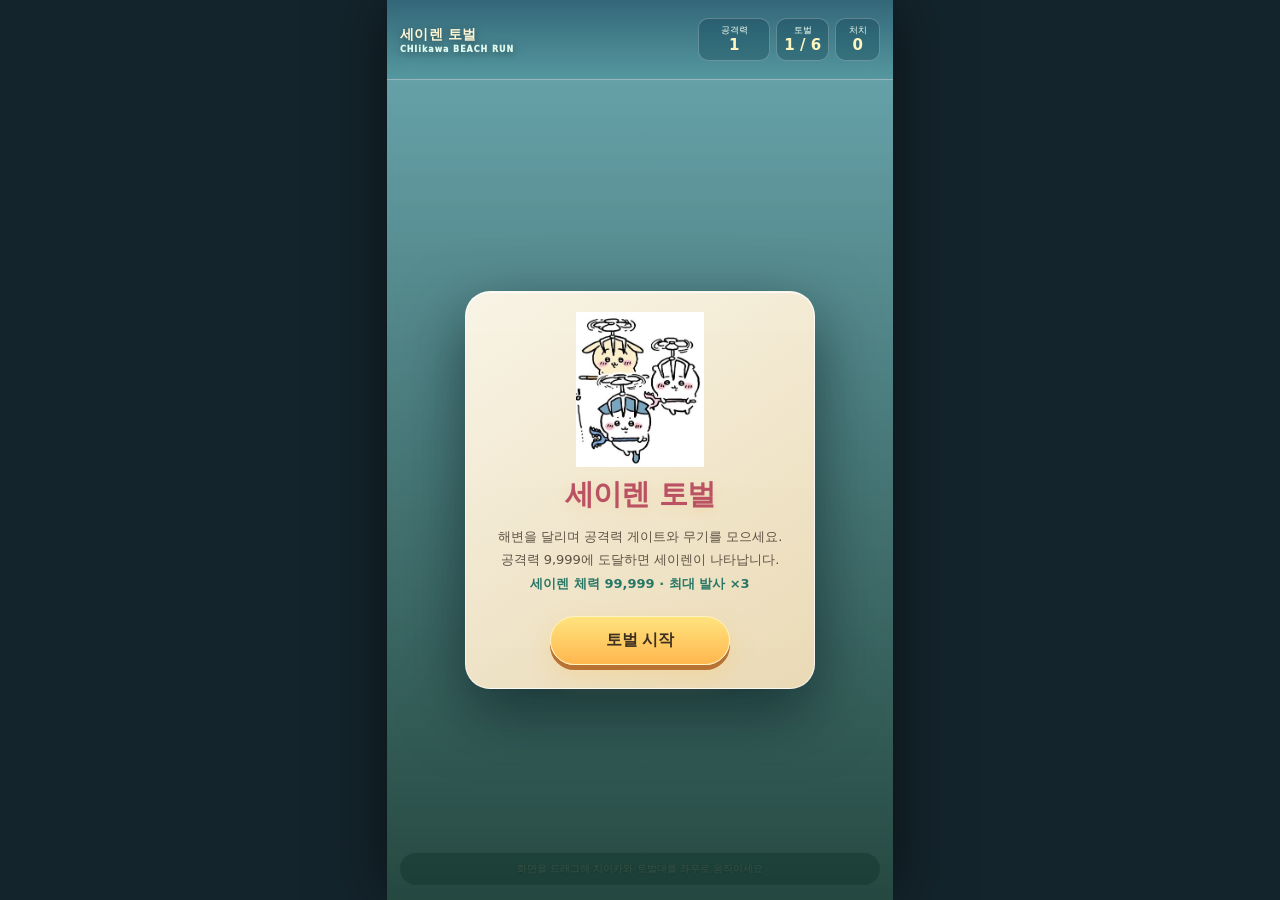
==== commit 305c5858: "Rebuild runner as Siren beach hunt" ====
--- a/index.html
+++ b/index.html
@@ -1,33 +1,34 @@
-<!doctype html>
+﻿<!doctype html>
 <html lang="ko">
 <head>
   <meta charset="utf-8">
   <meta name="viewport" content="width=device-width, initial-scale=1, maximum-scale=1, user-scalable=no, viewport-fit=cover">
-  <meta name="theme-color" content="#101722">
-  <meta name="description" content="손가락으로 이동하는 좀비 러너 게임 데모">
-  <title>좀비 돌파 - 러너 데모</title>
+  <meta name="theme-color" content="#76b8c1">
+  <meta name="description" content="치이카와 토벌대와 함께 세이렌을 물리치는 해변 러너 게임">
+  <title>세이렌 토벌</title>
   <link rel="stylesheet" href="./styles/main.css">
   <script type="module" src="./src/main.js"></script>
 </head>
 <body>
   <main class="game-shell">
     <header class="game-header">
-      <div class="brand">좀비 돌파 <span>RUNNER DEMO</span></div>
+      <div class="brand">세이렌 토벌 <span>CHIikawa BEACH RUN</span></div>
       <div class="stats" aria-live="polite">
         <div>공격력<b id="power">1</b></div>
-        <div>구간<b id="wave">1 / 6</b></div>
+        <div>토벌<b id="wave">1 / 6</b></div>
         <div>처치<b id="kills">0</b></div>
       </div>
     </header>
     <section class="game-stage" aria-label="게임 화면">
-      <canvas id="game-canvas" aria-label="좀비 돌파 게임 플레이 영역"></canvas>
-      <div class="control-hint">마우스 또는 손가락으로 좌우 이동 · 캐릭터는 자동 전진</div>
+      <canvas id="game-canvas" aria-label="세이렌 토벌 게임 플레이 영역"></canvas>
+      <div class="control-hint">화면을 드래그해 치이카와 토벌대를 좌우로 움직이세요</div>
     </section>
     <section class="game-overlay" id="game-overlay" aria-modal="true" role="dialog">
       <div class="dialog">
-        <h1 id="dialog-title">좀비 돌파</h1>
-        <p id="dialog-message">통로를 달리며 좀비 무리를 물리치고<br>숫자 게이트를 골라 공격력을 키우세요.<br><strong>최종 보스 체력 99,999 · 공격력 최대 9,999</strong></p>
-        <button id="start-button" type="button">게임 시작</button>
+        <img id="dialog-image" class="dialog-image" src="./assets/game/flight.png" alt="토벌 장소로 날아가는 치이카와 토벌대">
+        <h1 id="dialog-title">세이렌 토벌</h1>
+        <p id="dialog-message">해변을 달리며 공격력을 모으세요.<br><strong>세이렌 체력 99,999 · 최대 발사 ×3</strong></p>
+        <button id="start-button" type="button">토벌 시작</button>
       </div>
     </section>
   </main>
--- a/styles/main.css
+++ b/styles/main.css
@@ -1,21 +1,25 @@
-* { box-sizing: border-box; }
-html, body { width: 100%; height: 100%; margin: 0; overflow: hidden; background: #101722; color: #fff; font-family: system-ui, -apple-system, "Malgun Gothic", sans-serif; touch-action: none; user-select: none; }
+﻿* { box-sizing: border-box; }
+html, body { width: 100%; height: 100%; margin: 0; overflow: hidden; background: #14242c; color: #fff; font-family: system-ui, -apple-system, "Malgun Gothic", sans-serif; touch-action: none; user-select: none; }
 body { display: grid; place-items: center; }
-.game-shell { position: relative; width: min(100vw, 56.25dvh); max-width: 520px; height: 100dvh; overflow: hidden; background: #64766e; box-shadow: 0 0 48px #0008; }
-.game-header { position: absolute; z-index: 2; inset: 0 0 auto; height: 76px; padding: 10px 14px; display: flex; align-items: center; justify-content: space-between; border-bottom: 1px solid #ffffff25; background: #182434; }
-.brand { color: #ffd45d; font-size: 14px; font-weight: 950; letter-spacing: .04em; white-space: nowrap; }
-.brand span { color: #ffffff88; font-size: 10px; }
-.stats { display: flex; gap: 12px; color: #c5d2df; font-size: 10px; text-align: right; }
-.stats b { display: block; color: #fff; font-size: 17px; }
-.game-stage { position: absolute; inset: 76px 0 0; }
+.game-shell { position: relative; width: min(100vw, 56.25dvh); max-width: 520px; height: 100dvh; overflow: hidden; background: #9bd9dc; box-shadow: 0 0 60px #0008; isolation: isolate; }
+.game-header { position: absolute; z-index: 2; inset: 0 0 auto; height: 80px; padding: max(10px, env(safe-area-inset-top)) 13px 10px; display: flex; align-items: center; justify-content: space-between; gap: 8px; border-bottom: 1px solid #ffffff80; background: linear-gradient(180deg, #225468db, #347982ad); backdrop-filter: blur(12px); }
+.brand { color: #fff5d2; font-size: 14px; font-weight: 950; letter-spacing: .025em; white-space: nowrap; text-shadow: 0 2px 9px #0006; }
+.brand span { display: block; margin-top: 1px; color: #ddf8ed; font-size: 8px; letter-spacing: .12em; }
+.stats { display: flex; gap: 6px; color: #effff2; font-size: 9px; text-align: center; }
+.stats > div { min-width: 45px; padding: 5px 7px; border: 1px solid #ffffff3e; border-radius: 10px; background: #07384c52; }
+.stats > div:first-child { min-width: 72px; }
+.stats b { display: block; color: #fff4bf; font-size: 15px; line-height: 1.15; }
+.game-stage { position: absolute; inset: 80px 0 0; }
 #game-canvas { display: block; width: 100%; height: 100%; touch-action: none; }
-.control-hint { position: absolute; right: 0; bottom: 9px; left: 0; color: #ffffffa8; font-size: 11px; text-align: center; pointer-events: none; text-shadow: 0 1px 3px #000; }
-.game-overlay { position: absolute; z-index: 3; inset: 76px 0 0; display: grid; place-items: center; padding: 24px; background: #101722b9; text-align: center; }
+.control-hint { position: absolute; right: 12px; bottom: max(14px, env(safe-area-inset-bottom)); left: 12px; padding: 9px 12px; border: 1px solid #ffffff82; border-radius: 22px; background: #245e58a6; color: #fff9e4; font-size: 10px; text-align: center; pointer-events: none; backdrop-filter: blur(8px); text-shadow: 0 1px 3px #000; }
+.game-overlay { position: absolute; z-index: 3; inset: 80px 0 0; display: grid; place-items: center; padding: 24px; background: linear-gradient(180deg, #164c5a66, #15352be0); text-align: center; }
 .game-overlay[hidden] { display: none; }
-.dialog { width: 100%; max-width: 350px; padding: 24px 19px; border: 1px solid #ffffff54; border-radius: 12px; background: #1e2a3c; box-shadow: 0 14px 45px #0008; }
-.dialog h1 { margin: 0 0 8px; color: #ffd45d; font-size: 26px; }
-.dialog p { margin: 8px 0 20px; color: #d7e2ec; font-size: 14px; line-height: 1.7; }
-.dialog strong { color: #90f2bc; }
-#start-button { padding: 13px 24px; border: 0; border-radius: 7px; background: #ffca4f; color: #292318; font-size: 17px; font-weight: 900; box-shadow: 0 4px 0 #a8741e; cursor: pointer; touch-action: manipulation; }
-#start-button:active { transform: translateY(2px); box-shadow: 0 2px 0 #a8741e; }
-@media (max-height: 520px) and (orientation: landscape) { .game-shell { width: 100vw; height: 100dvh; max-width: none; } }
+.dialog { width: 100%; max-width: 350px; padding: 20px 20px 23px; border: 1px solid #ffffffb0; border-radius: 25px; background: linear-gradient(145deg, #fff8e9f5, #f2dfb9f5); color: #47382d; box-shadow: 0 22px 65px #07191e9c, inset 0 1px #ffffffc9; }
+.dialog-image { display: block; width: min(100%, 210px); height: 155px; margin: 0 auto 8px; border-radius: 18px; object-fit: contain; }
+.dialog h1 { margin: 0 0 10px; color: #bb5263; font-size: 29px; letter-spacing: -.035em; text-shadow: 0 3px 14px #f6a73d33; }
+.dialog p { margin: 9px 0 21px; color: #5e5144; font-size: 13px; line-height: 1.8; }
+.dialog strong { color: #287766; }
+#start-button { min-width: 180px; padding: 13px 26px; border: 1px solid #fff4bf; border-radius: 28px; background: linear-gradient(180deg, #ffe37e, #ffb74e); color: #3e3120; font-size: 16px; font-weight: 950; box-shadow: 0 5px 0 #b87332, 0 10px 26px #ffbd4a44; cursor: pointer; touch-action: manipulation; }
+#start-button:active { transform: translateY(2px); box-shadow: 0 3px 0 #b87332, 0 7px 18px #ffbd4a33; }
+@media (max-width: 360px) { .game-header { padding-inline: 8px; } .stats { gap: 3px; } .stats > div { min-width: 39px; padding-inline: 4px; } .brand { font-size: 12px; } .dialog-image { height: 128px; } }
+@media (max-height: 520px) and (orientation: landscape) { .game-shell { width: 100vw; height: 100dvh; max-width: none; } .dialog { display: grid; grid-template-columns: 110px 1fr; align-items: center; column-gap: 12px; max-width: 620px; padding: 13px; } .dialog-image { grid-row: span 3; width: 110px; height: 115px; } .dialog p { margin: 4px 0 8px; } }
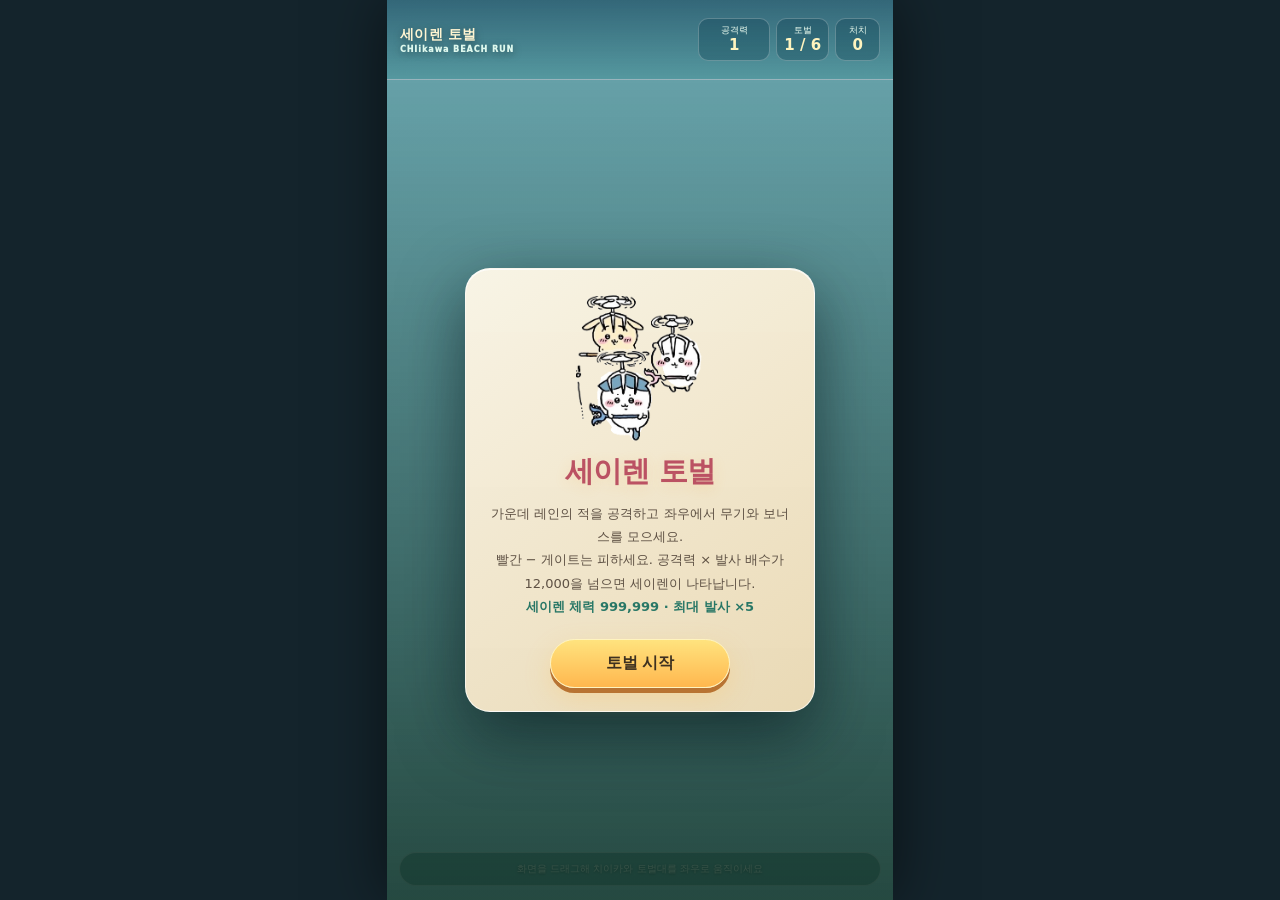
==== commit d2baf176: "Organize transparent game assets and use 2D crew art" ====
--- a/index.html
+++ b/index.html
@@ -25,7 +25,7 @@
     </section>
     <section class="game-overlay" id="game-overlay" aria-modal="true" role="dialog">
       <div class="dialog">
-        <img id="dialog-image" class="dialog-image" src="./assets/game/flight.png" alt="토벌 장소로 날아가는 치이카와 토벌대">
+        <img id="dialog-image" class="dialog-image" src="./assets/game/characters/flight-cutout.png" alt="토벌 장소로 날아가는 치이카와 토벌대">
         <h1 id="dialog-title">세이렌 토벌</h1>
         <p id="dialog-message">해변을 달리며 공격력을 모으세요.<br><strong>세이렌 체력 99,999 · 최대 발사 ×3</strong></p>
         <button id="start-button" type="button">토벌 시작</button>
